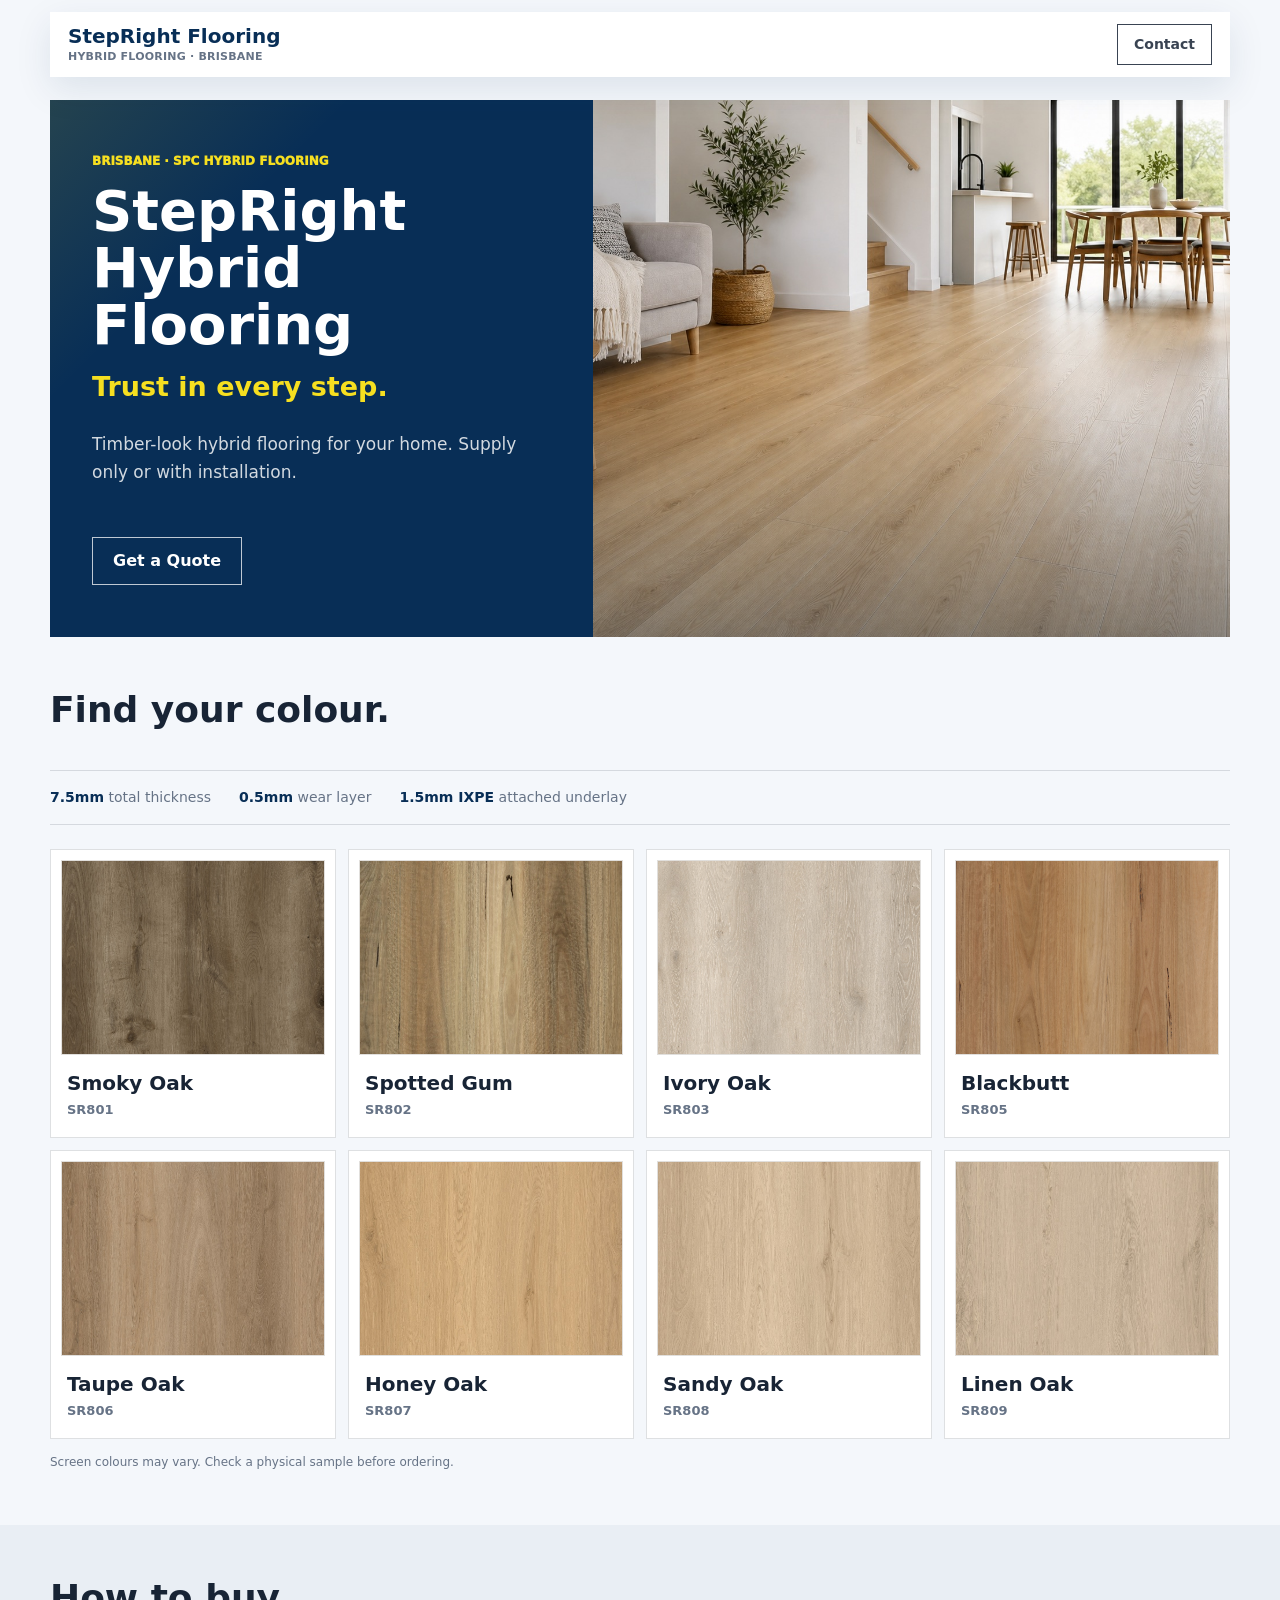
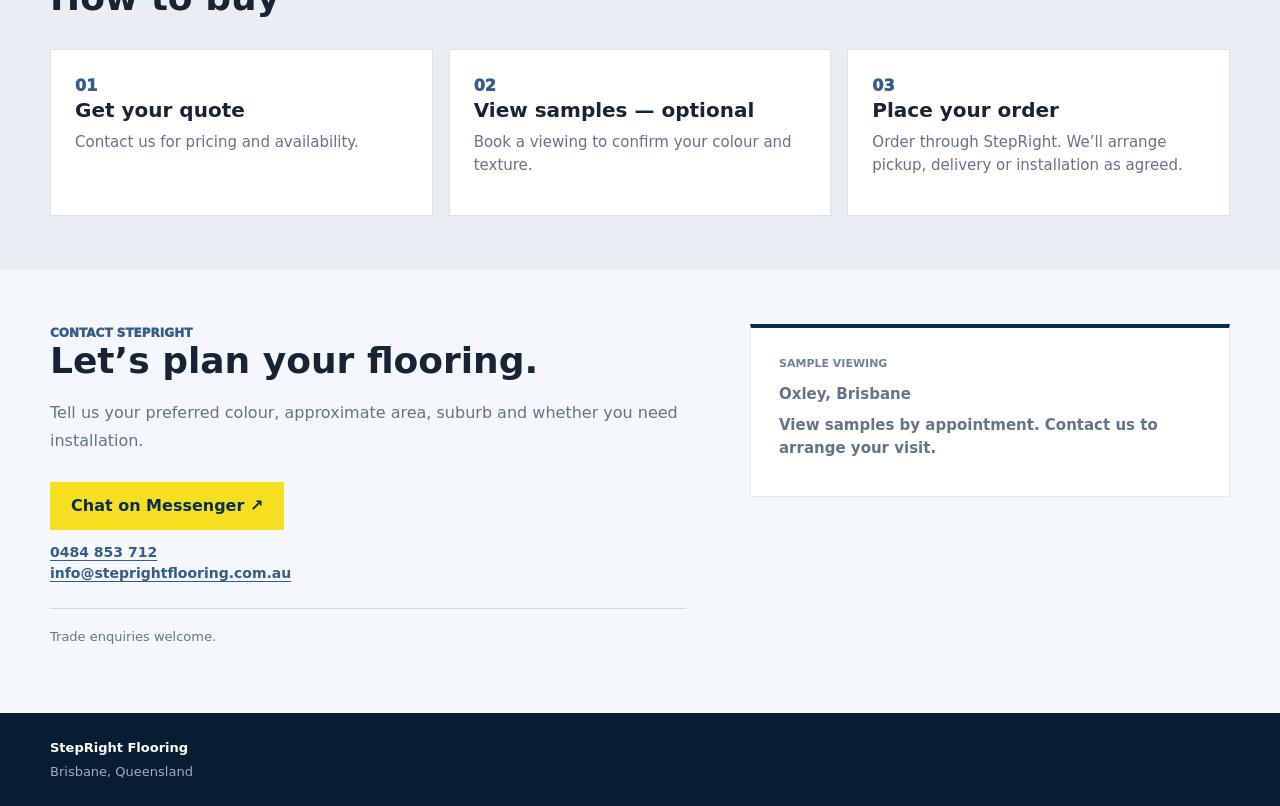
==== index.html @ 36b5a5e9 "Update flooring colour names and codes" ====
<!doctype html>
<html lang="en-AU">
  <head>
    <meta charset="UTF-8" />
    <meta name="viewport" content="width=device-width, initial-scale=1.0" />
    <meta
      name="description"
      content="StepRight supplies timber-look SPC hybrid flooring in Brisbane. Explore the colour range, request a quote online and arrange a sample viewing by appointment."
    />
    <title>StepRight Flooring | Hybrid Flooring &amp; Trade Support Brisbane</title>
    <link rel="canonical" href="https://www.steprightflooring.com.au/" />
    <meta property="og:title" content="StepRight Flooring | Hybrid Flooring &amp; Trade Support Brisbane" />
    <meta
      property="og:description"
      content="StepRight supplies timber-look SPC hybrid flooring in Brisbane. Explore the colour range, request a quote online and arrange a sample viewing by appointment."
    />
    <meta property="og:url" content="https://www.steprightflooring.com.au/" />
    <meta property="og:type" content="website" />
    <meta property="og:site_name" content="StepRight Flooring" />
    <meta property="og:image" content="https://www.steprightflooring.com.au/assets/hero-spc-flooring.jpg" />
    <meta name="twitter:card" content="summary_large_image" />
    <meta name="twitter:title" content="StepRight Flooring | Hybrid Flooring &amp; Trade Support Brisbane" />
    <meta
      name="twitter:description"
      content="StepRight supplies timber-look SPC hybrid flooring in Brisbane. Explore the colour range, request a quote online and arrange a sample viewing by appointment."
    />
    <meta name="twitter:image" content="https://www.steprightflooring.com.au/assets/hero-spc-flooring.jpg" />
    <link rel="stylesheet" href="./styles.css" />
    <script type="application/ld+json">
      {
        "@context": "https://schema.org",
        "@type": "Organization",
        "name": "StepRight Flooring",
        "url": "https://www.steprightflooring.com.au/",
        "description": "Brisbane-based supplier of SPC hybrid flooring",
        "telephone": "+61484853712",
        "email": "info@steprightflooring.com.au",
        "areaServed": [
          {
            "@type": "City",
            "name": "Brisbane"
          },
          {
            "@type": "AdministrativeArea",
            "name": "Queensland"
          }
        ],
        "brand": {
          "@type": "Brand",
          "name": "StepRight Flooring",
          "category": "SPC flooring"
        }
      }
    </script>
  </head>
  <body>
    <header class="site-header" data-header>
      <a class="brand" href="#top" aria-label="StepRight home">
        <span>
          <strong>StepRight Flooring</strong>
          <small>Hybrid flooring · Brisbane</small>
        </span>
      </a>

      <nav class="site-nav">
        <a class="nav-cta" href="#contact">Contact</a>
      </nav>
    </header>

    <main id="top">
      <section class="hero" aria-labelledby="hero-title">
        <div class="hero-brand-block">
          <p class="eyebrow">Brisbane · SPC Hybrid Flooring</p>
          <h1 id="hero-title">StepRight<br />Hybrid Flooring</h1>
          <p class="hero-line">Trust in every step.</p>
          <p class="hero-copy">Timber-look hybrid flooring for your home. Supply only or with installation.</p>
          <div class="hero-actions">
            <a class="button secondary" href="#contact">Get a Quote</a>
          </div>
        </div>

        <div class="hero-product-block">
          <img
            src="./assets/hero-spc-flooring.jpg"
            alt="Timber-look hybrid flooring in a living and dining room"
          />
        </div>
      </section>

      <section class="colours section-pad" id="colours" aria-labelledby="colours-title">
        <div class="section-heading">
          <div>
            <h2 id="colours-title">Find your colour.</h2>
          </div>
        </div>

        <div class="spec-inline" aria-label="Product specification">
          <span><strong>7.5mm</strong> total thickness</span>
          <span><strong>0.5mm</strong> wear layer</span>
          <span><strong>1.5mm IXPE</strong> attached underlay</span>
        </div>

        <div class="colour-grid">
          <article class="colour-card">
            <button
              class="swatch-button"
              type="button"
              data-lightbox
              data-lightbox-src="./assets/colour-801.jpg"
              data-lightbox-alt="Smoky Oak hybrid flooring sample, SR801"
              aria-label="View Smoky Oak, SR801, larger"
            >
              <img class="swatch" src="./assets/colour-801.jpg" alt="Smoky Oak hybrid flooring sample, SR801" />
            </button>
            <h3>Smoky Oak</h3>
            <div class="colour-name">SR801</div>
          </article>

          <article class="colour-card">
            <button
              class="swatch-button"
              type="button"
              data-lightbox
              data-lightbox-src="./assets/colour-802.jpg"
              data-lightbox-alt="Spotted Gum hybrid flooring sample, SR802"
              aria-label="View Spotted Gum, SR802, larger"
            >
              <img class="swatch" src="./assets/colour-802.jpg" alt="Spotted Gum hybrid flooring sample, SR802" />
            </button>
            <h3>Spotted Gum</h3>
            <div class="colour-name">SR802</div>
          </article>

          <article class="colour-card">
            <button
              class="swatch-button"
              type="button"
              data-lightbox
              data-lightbox-src="./assets/colour-803.jpg"
              data-lightbox-alt="Ivory Oak hybrid flooring sample, SR803"
              aria-label="View Ivory Oak, SR803, larger"
            >
              <img class="swatch" src="./assets/colour-803.jpg" alt="Ivory Oak hybrid flooring sample, SR803" />
            </button>
            <h3>Ivory Oak</h3>
            <div class="colour-name">SR803</div>
          </article>

          <article class="colour-card">
            <button
              class="swatch-button"
              type="button"
              data-lightbox
              data-lightbox-src="./assets/colour-805.jpg"
              data-lightbox-alt="Blackbutt hybrid flooring sample, SR805"
              aria-label="View Blackbutt, SR805, larger"
            >
              <img class="swatch" src="./assets/colour-805.jpg" alt="Blackbutt hybrid flooring sample, SR805" />
            </button>
            <h3>Blackbutt</h3>
            <div class="colour-name">SR805</div>
          </article>

          <article class="colour-card">
            <button
              class="swatch-button"
              type="button"
              data-lightbox
              data-lightbox-src="./assets/colour-806.jpg"
              data-lightbox-alt="Taupe Oak hybrid flooring sample, SR806"
              aria-label="View Taupe Oak, SR806, larger"
            >
              <img class="swatch" src="./assets/colour-806.jpg" alt="Taupe Oak hybrid flooring sample, SR806" />
            </button>
            <h3>Taupe Oak</h3>
            <div class="colour-name">SR806</div>
          </article>

          <article class="colour-card">
            <button
              class="swatch-button"
              type="button"
              data-lightbox
              data-lightbox-src="./assets/colour-807.jpg"
              data-lightbox-alt="Honey Oak hybrid flooring sample, SR807"
              aria-label="View Honey Oak, SR807, larger"
            >
              <img class="swatch" src="./assets/colour-807.jpg" alt="Honey Oak hybrid flooring sample, SR807" />
            </button>
            <h3>Honey Oak</h3>
            <div class="colour-name">SR807</div>
          </article>

          <article class="colour-card">
            <button
              class="swatch-button"
              type="button"
              data-lightbox
              data-lightbox-src="./assets/colour-808.jpg"
              data-lightbox-alt="Sandy Oak hybrid flooring sample, SR808"
              aria-label="View Sandy Oak, SR808, larger"
            >
              <img class="swatch" src="./assets/colour-808.jpg" alt="Sandy Oak hybrid flooring sample, SR808" />
            </button>
            <h3>Sandy Oak</h3>
            <div class="colour-name">SR808</div>
          </article>

          <article class="colour-card">
            <button
              class="swatch-button"
              type="button"
              data-lightbox
              data-lightbox-src="./assets/colour-809.jpg"
              data-lightbox-alt="Linen Oak hybrid flooring sample, SR809"
              aria-label="View Linen Oak, SR809, larger"
            >
              <img class="swatch" src="./assets/colour-809.jpg" alt="Linen Oak hybrid flooring sample, SR809" />
            </button>
            <h3>Linen Oak</h3>
            <div class="colour-name">SR809</div>
          </article>
        </div>

        <p class="fine">Screen colours may vary. Check a physical sample before ordering.</p>
      </section>

      <div class="process-wrap">
        <section class="intro section-pad" id="how-to-buy" aria-labelledby="how-to-buy-title">
          <h2 id="how-to-buy-title">How to buy</h2>
          <div class="focus-grid">
            <article>
              <span>01</span>
              <h3>Get your quote</h3>
              <p>Contact us for pricing and availability.</p>
            </article>
            <article>
              <span>02</span>
              <h3>View samples — optional</h3>
              <p>Book a viewing to confirm your colour and texture.</p>
            </article>
            <article>
              <span>03</span>
              <h3>Place your order</h3>
              <p>Order through StepRight. We’ll arrange pickup, delivery or installation as agreed.</p>
            </article>
          </div>
        </section>
      </div>

      <section class="contact section-pad" id="contact" aria-labelledby="contact-title">
        <div>
          <div class="section-kicker">Contact StepRight</div>
          <h2 id="contact-title">Let’s plan your flooring.</h2>
          <p>
            Tell us your preferred colour, approximate area, suburb and whether you need installation.
          </p>
          <div class="contact-actions">
            <a
              class="button primary"
              href="https://m.me/61594506577076"
              target="_blank"
              rel="noreferrer"
              >Chat on Messenger ↗</a
            >
          </div>
          <p class="contact-email">
            <a href="tel:+61484853712">0484 853 712</a>
            <br />
            <a href="mailto:info@steprightflooring.com.au">info@steprightflooring.com.au</a>
          </p>
          <p class="trade-line">Trade enquiries welcome.</p>
        </div>
        <aside class="dealer-panel" aria-label="Sample viewing information">
          <span class="dealer-label">Sample viewing</span>
          <p class="location">Oxley, Brisbane</p>
          <p>View samples by appointment. Contact us to arrange your visit.</p>
        </aside>
      </section>
    </main>

    <footer class="site-footer">
      <div class="footer-brand">
        <strong>StepRight Flooring</strong>
        <p>Brisbane, Queensland</p>
      </div>
    </footer>

    <div
      class="lightbox"
      data-lightbox-modal
      role="dialog"
      aria-modal="true"
      aria-label="Colour image preview"
      hidden
    >
      <button class="lightbox-close" type="button" data-lightbox-close aria-label="Close image preview">×</button>
      <img class="lightbox-image" data-lightbox-image alt="" />
    </div>

    <script src="./script.js"></script>
  </body>
</html>
---- styles.css ----
:root {
  color-scheme: light;
  --blue: #355c8a;
  --blue-dark: #173756;
  --blue-deep: #082e56;
  --yellow: #f6df20;
  --ink: #182435;
  --muted: #667386;
  --paper: #f4f7fb;
  --surface: #ffffff;
  --line: rgba(24, 36, 53, 0.14);
  --shadow: 0 24px 70px rgba(8, 46, 86, 0.16);
  --page: min(1180px, calc(100% - 40px));
}

* {
  box-sizing: border-box;
}

html {
  scroll-behavior: smooth;
}

section {
  scroll-margin-top: 110px;
}

body {
  margin: 0;
  background: var(--paper);
  color: var(--ink);
  font-family:
    Inter, ui-sans-serif, system-ui, -apple-system, BlinkMacSystemFont,
    "Segoe UI", Arial, sans-serif;
  line-height: 1.5;
}

img {
  display: block;
  max-width: 100%;
}

a {
  color: inherit;
  text-decoration: none;
}

button {
  font: inherit;
}

.site-header {
  position: fixed;
  top: 12px;
  left: 50%;
  z-index: 20;
  display: flex;
  align-items: center;
  justify-content: space-between;
  width: min(1180px, calc(100% - 28px));
  transform: translateX(-50%);
  padding: 12px 18px;
  background: rgba(255, 255, 255, 0.94);
  box-shadow: 0 12px 36px rgba(8, 46, 86, 0.1);
  color: var(--ink);
  backdrop-filter: blur(16px);
  transition:
    background 180ms ease,
    box-shadow 180ms ease,
    color 180ms ease,
    padding 180ms ease;
}

.site-header.scrolled {
  background: rgba(255, 255, 255, 0.96);
}

.brand {
  display: inline-flex;
  align-items: center;
  min-width: 0;
}

.brand strong,
.brand small {
  display: block;
}

.brand strong {
  color: var(--blue-deep);
  font-size: 20px;
  font-weight: 850;
  letter-spacing: 0;
  line-height: 1.05;
}

.brand small {
  margin-top: 3px;
  color: var(--muted);
  font-size: 11px;
  font-weight: 700;
  letter-spacing: 0.02em;
  line-height: 1.2;
  text-transform: uppercase;
}

.site-nav {
  display: flex;
  align-items: center;
  gap: 26px;
  font-size: 14px;
  font-weight: 800;
}

.site-nav a {
  opacity: 0.86;
}

.site-nav a:hover {
  opacity: 1;
}

.nav-cta {
  border: 1px solid currentColor;
  padding: 9px 16px;
}

.hero {
  display: grid;
  width: var(--page);
  margin: 24px auto 0;
  padding-top: 76px;
  grid-template-columns: minmax(0, 0.92fr) minmax(0, 1.08fr);
  background: transparent;
}

.hero-brand-block {
  display: grid;
  align-content: center;
  min-height: 500px;
  padding: 52px 42px;
  background:
    linear-gradient(135deg, rgba(246, 223, 32, 0.12), transparent 28%),
    var(--blue-deep);
  color: #fff;
}

.hero-product-block {
  position: relative;
  min-height: 500px;
  overflow: hidden;
  background: #fff;
}

.hero-product-block img {
  width: 100%;
  height: 100%;
  object-fit: cover;
}

.hero-product-block::after {
  position: absolute;
  inset: 0;
  background: linear-gradient(0deg, rgba(8, 46, 86, 0.32), transparent 48%);
  content: "";
}

.eyebrow,
.section-kicker {
  color: var(--yellow);
  font-size: 12px;
  font-weight: 950;
  letter-spacing: 0;
  text-transform: uppercase;
}

h1,
h2,
h3,
p {
  margin-top: 0;
}

.hero h1 {
  max-width: 720px;
  margin-bottom: 14px;
  font-size: 56px;
  line-height: 1.02;
}

.hero-line {
  margin-bottom: 22px;
  color: var(--yellow);
  font-size: 27px;
  font-weight: 800;
}

.hero-copy {
  max-width: 600px;
  color: rgba(255, 255, 255, 0.82);
  font-size: 17px;
  line-height: 1.65;
}

.hero-actions {
  display: flex;
  flex-wrap: wrap;
  gap: 0;
  margin-top: 34px;
}

.button {
  display: inline-flex;
  min-height: 48px;
  align-items: center;
  justify-content: center;
  border: 1px solid transparent;
  padding: 0 20px;
  font-weight: 900;
}

.button.primary {
  background: var(--yellow);
  color: var(--blue-deep);
}

.button.primary:hover {
  background: #fff36c;
}

.button.secondary {
  border-color: rgba(255, 255, 255, 0.74);
  color: #fff;
}

.button.secondary:hover {
  background: rgba(255, 255, 255, 0.12);
}

.section-pad {
  width: var(--page);
  margin: 0 auto;
  padding: 54px 0;
}

.intro {
  margin-top: 0;
  background: transparent;
}

.intro h2,
.section-heading h2,
.contact h2 {
  margin-bottom: 18px;
  font-size: 36px;
  line-height: 1.08;
  letter-spacing: 0;
}

.intro > p,
.section-heading > p,
.contact > div > p:not(.contact-email):not(.trade-line) {
  max-width: 820px;
  color: var(--muted);
  font-size: 16px;
  line-height: 1.7;
}

.intro .section-kicker,
.colours .section-kicker,
.contact .section-kicker {
  color: var(--blue);
}

.focus-grid {
  display: grid;
  grid-template-columns: repeat(3, minmax(0, 1fr));
  gap: 16px;
  margin-top: 32px;
}

.focus-grid article {
  border: 1px solid var(--line);
  background: #fff;
  padding: 24px;
}

.focus-grid span {
  color: var(--blue);
  font-weight: 950;
}

.focus-grid h3 {
  margin: 0 0 8px;
  font-size: 20px;
  line-height: 1.25;
}

.colour-card h3 {
  margin: 16px 0 8px;
  font-size: 20px;
  line-height: 1.25;
}

.focus-grid p,
.colour-card p {
  color: var(--muted);
  font-size: 15px;
}

.section-heading {
  display: flex;
  align-items: end;
  justify-content: space-between;
  gap: 24px;
  margin-bottom: 22px;
}

.section-heading > p {
  max-width: 440px;
}

.colours {
  background: transparent;
}

.spec-inline {
  display: flex;
  flex-wrap: wrap;
  gap: 12px 28px;
  margin: 0 0 24px;
  padding: 16px 0;
  border-top: 1px solid var(--line);
  border-bottom: 1px solid var(--line);
  color: var(--muted);
  font-size: 14px;
}

.spec-inline strong {
  color: var(--blue-deep);
}

.colour-grid {
  display: grid;
  grid-template-columns: repeat(4, minmax(0, 1fr));
  gap: 12px;
}

.colour-card {
  display: flex;
  flex-direction: column;
  border: 1px solid var(--line);
  background: #fff;
  padding: 10px 10px 18px;
}

.swatch-button {
  display: block;
  width: 100%;
  padding: 0;
  border: 0;
  background: none;
  color: inherit;
  cursor: zoom-in;
}

.swatch-button:focus-visible {
  outline: 3px solid var(--blue);
  outline-offset: 2px;
}

.swatch {
  display: block;
  width: 100%;
  height: 195px;
  border: 1px solid rgba(24, 36, 53, 0.08);
  background: #f3f0ea;
  object-fit: cover;
  object-position: center;
}

.colour-card h3 {
  margin: 16px 6px 6px;
}

.colour-name {
  margin: 0 6px;
  color: var(--muted);
  font-size: 13px;
  font-weight: 600;
  line-height: 1.3;
}

.fine {
  margin: 14px 0 0;
  color: var(--muted);
  font-size: 12px;
}

.process-wrap {
  background: #e9eef4;
}

.contact {
  display: grid;
  grid-template-columns: minmax(0, 1fr) minmax(320px, 480px);
  gap: clamp(28px, 5vw, 64px);
  align-items: start;
  background: transparent;
}

.contact-actions {
  display: flex;
  flex-wrap: wrap;
  gap: 12px;
  margin-top: 28px;
}

.contact-actions .button {
  min-height: 48px;
  padding-right: 20px;
  padding-left: 20px;
}

.contact-email {
  margin-top: 12px;
  color: #64758a;
  font-size: 14px;
  overflow-wrap: anywhere;
}

.contact-email a {
  color: var(--blue);
  font-weight: 700;
  text-decoration: underline;
  text-underline-offset: 3px;
}

.trade-line {
  margin-top: 24px;
  border-top: 1px solid var(--line);
  padding-top: 18px;
  color: #64758a;
  font-size: 13px;
}

.dealer-panel {
  display: block;
  border: 1px solid rgba(24, 36, 53, 0.1);
  border-top: 4px solid var(--blue-deep);
  background: #fff;
  padding: clamp(22px, 3vw, 28px);
}

.dealer-label {
  display: block;
  margin-bottom: 10px;
  color: rgba(82, 102, 125, 0.82);
  font-size: 11px;
  font-weight: 800;
  text-transform: uppercase;
}

.dealer-panel h3 {
  margin-bottom: 12px;
  font-size: 25px;
  line-height: 1.2;
}

.dealer-panel p {
  margin-bottom: 9px;
  color: #64758a;
  font-size: 15px;
  font-weight: 560;
  line-height: 1.5;
}

.location {
  color: var(--blue-deep);
  font-weight: 700;
}

.dealer-map {
  color: var(--blue-deep);
  text-decoration-color: rgba(8, 46, 86, 0.28);
  text-underline-offset: 4px;
}

.dealer-map:hover {
  color: var(--blue);
  text-decoration-color: rgba(53, 92, 138, 0.65);
}

.lightbox {
  position: fixed;
  inset: 0;
  z-index: 60;
  display: flex;
  align-items: center;
  justify-content: center;
  padding: 24px;
  background: rgba(6, 29, 52, 0.88);
}

.lightbox[hidden] {
  display: none;
}

.lightbox-image {
  width: auto;
  max-width: min(1000px, 100%);
  height: auto;
  max-height: 86vh;
  object-fit: contain;
  background: #f3f0ea;
}

.lightbox-close {
  position: absolute;
  top: 18px;
  right: 18px;
  width: 46px;
  height: 46px;
  border: 1px solid rgba(255, 255, 255, 0.7);
  background: rgba(8, 46, 86, 0.6);
  color: #fff;
  font-size: 26px;
  line-height: 1;
  cursor: pointer;
}

.lightbox-close:hover {
  background: rgba(8, 46, 86, 0.9);
}


.site-footer {
  display: flex;
  flex-wrap: wrap;
  align-items: center;
  justify-content: flex-start;
  gap: 18px;
  padding: 25px max(20px, calc((100% - 1180px) / 2));
  background: #061d34;
  color: #fff;
  font-size: 13px;
}

.site-footer p {
  margin: 4px 0 0;
  color: rgba(255, 255, 255, 0.64);
}

.site-footer a {
  color: var(--yellow);
  font-weight: 850;
}

@media (max-width: 1080px) {
  .hero {
    grid-template-columns: 1fr;
    min-height: auto;
  }

  .hero-brand-block,
  .hero-product-block {
    min-height: auto;
  }

  .hero-brand-block {
    padding-top: 72px;
    padding-bottom: 54px;
  }

  .hero-product-block {
    min-height: 420px;
  }

  .swatch {
    height: 160px;
  }
}

@media (max-width: 900px) {
  .section-heading,
  .contact {
    grid-template-columns: 1fr;
  }

  .section-heading {
    display: grid;
    align-items: start;
  }
}

@media (max-width: 640px) {
  :root {
    --page: calc(100% - 28px);
  }

  section {
    scroll-margin-top: 76px;
  }

  .site-header {
    top: 8px;
    width: calc(100% - 24px);
    padding: 10px 12px;
  }

  .brand strong {
    font-size: 18px;
  }

  .brand small {
    font-size: 10px;
  }

  .hero {
    margin-top: 6px;
    padding-top: 62px;
  }

  .hero-brand-block {
    padding: 28px 18px 24px;
  }

  .hero h1 {
    font-size: clamp(36px, 10.4vw, 44px);
    line-height: 1.03;
  }

  .hero-line {
    margin-bottom: 14px;
    font-size: 20px;
  }

  .hero-copy {
    font-size: 15px;
    line-height: 1.5;
  }

  .hero-actions {
    display: grid;
    width: min(280px, 100%);
    gap: 0;
    margin-top: 22px;
  }

  .button {
    min-height: 46px;
    padding: 0 16px;
  }

  .hero-product-block {
    display: grid;
    min-height: 0;
  }

  .hero-product-block::after {
    display: none;
  }

  .hero-product-block img {
    height: 228px;
    object-position: center;
  }

  .section-pad {
    padding: 36px 0;
  }

  .section-heading {
    gap: 10px;
    margin-bottom: 18px;
  }

  .intro h2,
  .section-heading h2,
  .contact h2 {
    font-size: 29px;
    line-height: 1.12;
  }

  .intro > p,
  .section-heading > p,
  .contact > div > p:not(.contact-email):not(.trade-line) {
    font-size: 15.5px;
    line-height: 1.62;
  }

  .focus-grid {
    grid-template-columns: 1fr;
    gap: 12px;
  }

  .focus-grid article {
    padding: 20px;
  }

  .spec-inline {
    gap: 8px 14px;
    padding: 12px 0;
    font-size: 12px;
  }

  .colour-grid {
    grid-template-columns: repeat(2, minmax(0, 1fr));
    gap: 10px;
  }

  .colour-card {
    min-height: 0;
    padding: 8px 8px 14px;
  }

  .colour-card h3 {
    font-size: 17px;
    margin-left: 2px;
  }

  .colour-name {
    margin-right: 2px;
    margin-left: 2px;
  }

  .swatch {
    height: 140px;
  }

  .fine {
    line-height: 1.6;
  }

  .contact {
    gap: 24px;
  }

  .dealer-panel {
    padding: 22px;
  }

  .contact-actions {
    display: grid;
  }

  .site-footer {
    display: grid;
    padding: 25px 20px;
  }
}
@media (max-width: 360px) {
  :root {
    --page: calc(100% - 24px);
  }

  .hero h1 {
    font-size: clamp(36px, 10.8vw, 42px);
  }

  .hero-brand-block {
    padding: 30px 18px 28px;
  }

  .hero-product-block img {
    height: 230px;
  }

  .spec-strip strong {
    font-size: 17px;
  }

  .spec-strip div {
    padding: 11px 8px;
  }

  .colour-grid {
    grid-template-columns: 1fr;
  }
}
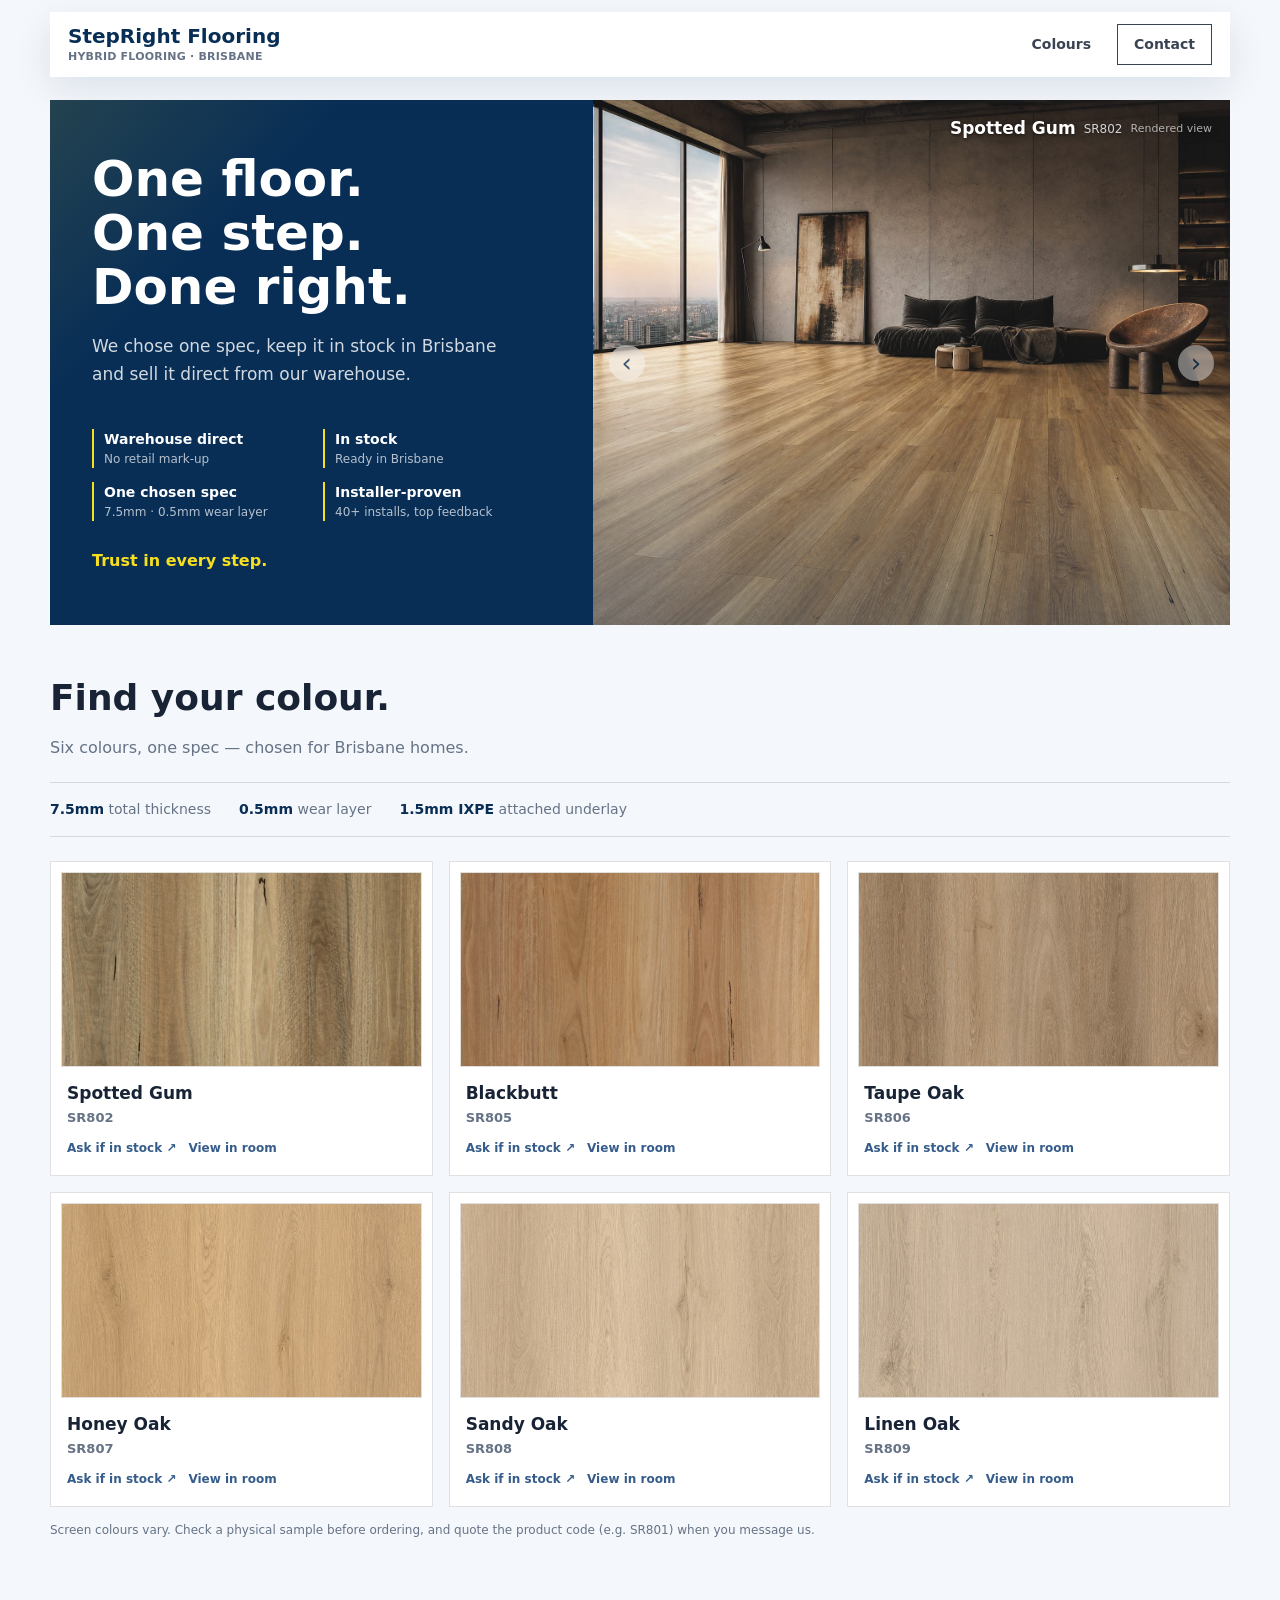
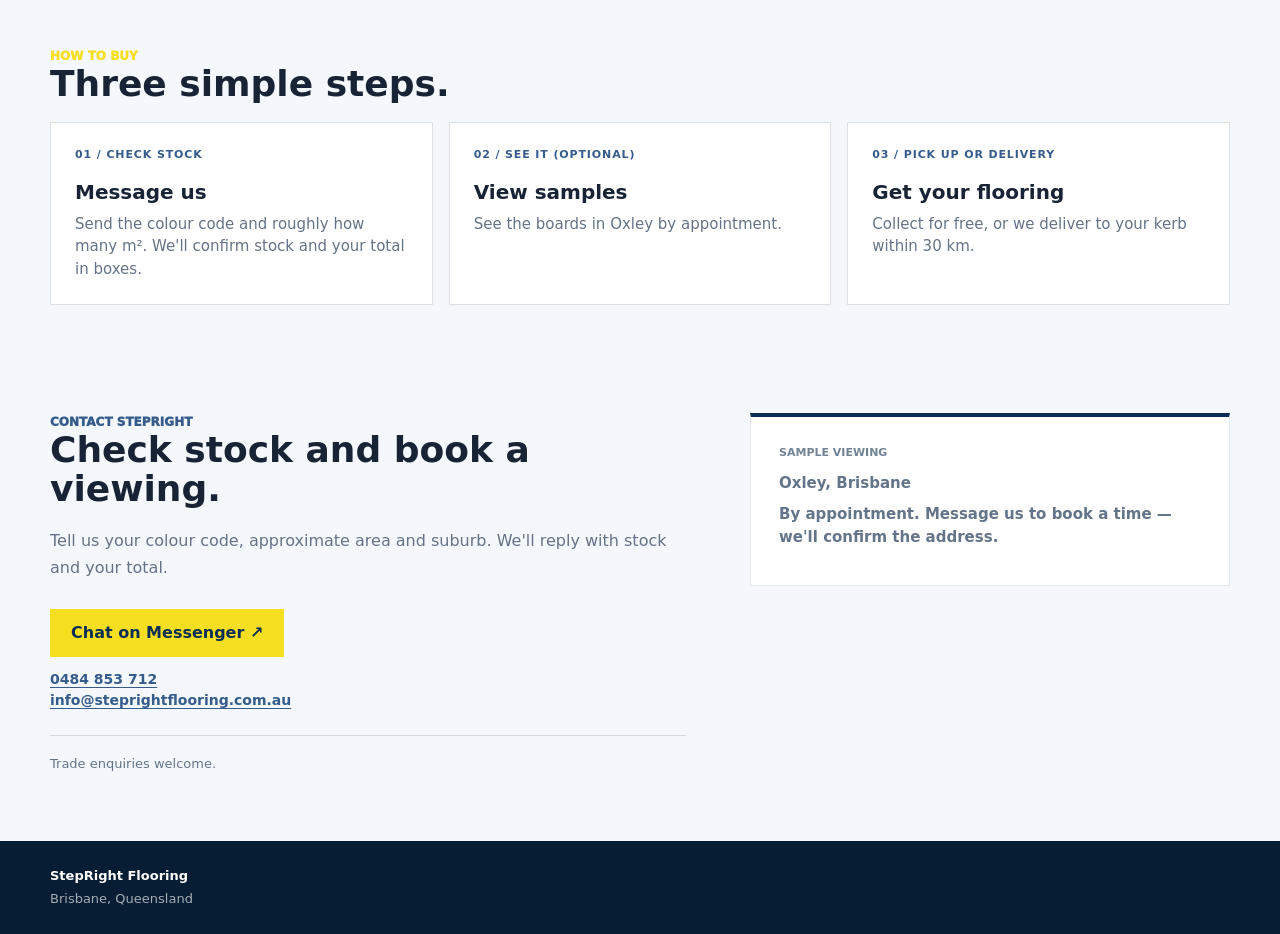
==== commit 806f5bed: "Refresh homepage hero and scene carousel" ====
--- a/index.html
+++ b/index.html
@@ -5,24 +5,25 @@
     <meta name="viewport" content="width=device-width, initial-scale=1.0" />
     <meta
       name="description"
-      content="StepRight supplies timber-look SPC hybrid flooring in Brisbane. Explore the colour range, request a quote online and arrange a sample viewing by appointment."
+      content="7.5mm timber-look SPC hybrid flooring, in stock in Brisbane. Six colours, pickup or kerbside delivery. View samples in Oxley by appointment."
     />
-    <title>StepRight Flooring | Hybrid Flooring &amp; Trade Support Brisbane</title>
+    <title>StepRight Flooring | Hybrid Flooring Brisbane – In Stock</title>
     <link rel="canonical" href="https://www.steprightflooring.com.au/" />
-    <meta property="og:title" content="StepRight Flooring | Hybrid Flooring &amp; Trade Support Brisbane" />
+    <link rel="icon" type="image/x-icon" href="/favicon.ico?v=8d5aaec" />
+    <meta property="og:title" content="StepRight Flooring | Hybrid Flooring Brisbane – In Stock" />
     <meta
       property="og:description"
-      content="StepRight supplies timber-look SPC hybrid flooring in Brisbane. Explore the colour range, request a quote online and arrange a sample viewing by appointment."
+      content="7.5mm timber-look SPC hybrid flooring, in stock in Brisbane. Six colours, pickup or kerbside delivery. View samples in Oxley by appointment."
     />
     <meta property="og:url" content="https://www.steprightflooring.com.au/" />
     <meta property="og:type" content="website" />
     <meta property="og:site_name" content="StepRight Flooring" />
     <meta property="og:image" content="https://www.steprightflooring.com.au/assets/hero-spc-flooring.jpg" />
     <meta name="twitter:card" content="summary_large_image" />
-    <meta name="twitter:title" content="StepRight Flooring | Hybrid Flooring &amp; Trade Support Brisbane" />
+    <meta name="twitter:title" content="StepRight Flooring | Hybrid Flooring Brisbane – In Stock" />
     <meta
       name="twitter:description"
-      content="StepRight supplies timber-look SPC hybrid flooring in Brisbane. Explore the colour range, request a quote online and arrange a sample viewing by appointment."
+      content="7.5mm timber-look SPC hybrid flooring, in stock in Brisbane. Six colours, pickup or kerbside delivery. View samples in Oxley by appointment."
     />
     <meta name="twitter:image" content="https://www.steprightflooring.com.au/assets/hero-spc-flooring.jpg" />
     <link rel="stylesheet" href="./styles.css" />
@@ -63,6 +64,7 @@
       </a>
 
       <nav class="site-nav">
+        <a href="#colours">Colours</a>
         <a class="nav-cta" href="#contact">Contact</a>
       </nav>
     </header>
@@ -70,17 +72,21 @@
     <main id="top">
       <section class="hero" aria-labelledby="hero-title">
         <div class="hero-brand-block">
-          <p class="eyebrow">Brisbane · SPC Hybrid Flooring</p>
-          <h1 id="hero-title">StepRight<br />Hybrid Flooring</h1>
+          <h1 id="hero-title">One floor.<br />One step.<br />Done right.</h1>
+          <p class="hero-copy">We chose one spec, keep it in stock in Brisbane and sell it direct from our warehouse.</p>
+          <ul class="hero-points">
+            <li><strong>Warehouse direct</strong><span>No retail mark-up</span></li>
+            <li><strong>In stock</strong><span>Ready in Brisbane</span></li>
+            <li><strong>One chosen spec</strong><span>7.5mm · 0.5mm wear layer</span></li>
+            <li><strong>Installer-proven</strong><span>40+ installs, top feedback</span></li>
+          </ul>
           <p class="hero-line">Trust in every step.</p>
-          <p class="hero-copy">Timber-look hybrid flooring for your home. Supply only or with installation.</p>
-          <div class="hero-actions">
-            <a class="button secondary" href="#contact">Get a Quote</a>
-          </div>
         </div>
 
         <div class="hero-product-block">
           <img
+            class="hero-image"
+            data-hero-image
             src="./assets/hero-spc-flooring.jpg"
             alt="Timber-look hybrid flooring in a living and dining room"
           />
@@ -91,6 +97,7 @@
         <div class="section-heading">
           <div>
             <h2 id="colours-title">Find your colour.</h2>
+            <p class="colour-lead">Six colours, one spec — chosen for Brisbane homes.</p>
           </div>
         </div>
 
@@ -101,22 +108,7 @@
         </div>
 
         <div class="colour-grid">
-          <article class="colour-card">
-            <button
-              class="swatch-button"
-              type="button"
-              data-lightbox
-              data-lightbox-src="./assets/colour-801.jpg"
-              data-lightbox-alt="Smoky Oak hybrid flooring sample, SR801"
-              aria-label="View Smoky Oak, SR801, larger"
-            >
-              <img class="swatch" src="./assets/colour-801.jpg" alt="Smoky Oak hybrid flooring sample, SR801" />
-            </button>
-            <h3>Smoky Oak</h3>
-            <div class="colour-name">SR801</div>
-          </article>
-
-          <article class="colour-card">
+          <article class="colour-card" id="sr-802">
             <button
               class="swatch-button"
               type="button"
@@ -129,24 +121,12 @@
             </button>
             <h3>Spotted Gum</h3>
             <div class="colour-name">SR802</div>
-          </article>
-
-          <article class="colour-card">
-            <button
-              class="swatch-button"
-              type="button"
-              data-lightbox
-              data-lightbox-src="./assets/colour-803.jpg"
-              data-lightbox-alt="Ivory Oak hybrid flooring sample, SR803"
-              aria-label="View Ivory Oak, SR803, larger"
-            >
-              <img class="swatch" src="./assets/colour-803.jpg" alt="Ivory Oak hybrid flooring sample, SR803" />
-            </button>
-            <h3>Ivory Oak</h3>
-            <div class="colour-name">SR803</div>
-          </article>
-
-          <article class="colour-card">
+            <div class="colour-actions">
+              <a class="stock-link" href="https://m.me/61594506577076?ref=sr-802" target="_blank" rel="noopener">Ask if in stock ↗</a>
+            </div>
+          </article>
+
+          <article class="colour-card" id="sr-805">
             <button
               class="swatch-button"
               type="button"
@@ -159,9 +139,12 @@
             </button>
             <h3>Blackbutt</h3>
             <div class="colour-name">SR805</div>
-          </article>
-
-          <article class="colour-card">
+            <div class="colour-actions">
+              <a class="stock-link" href="https://m.me/61594506577076?ref=sr-805" target="_blank" rel="noopener">Ask if in stock ↗</a>
+            </div>
+          </article>
+
+          <article class="colour-card" id="sr-806">
             <button
               class="swatch-button"
               type="button"
@@ -174,9 +157,12 @@
             </button>
             <h3>Taupe Oak</h3>
             <div class="colour-name">SR806</div>
-          </article>
-
-          <article class="colour-card">
+            <div class="colour-actions">
+              <a class="stock-link" href="https://m.me/61594506577076?ref=sr-806" target="_blank" rel="noopener">Ask if in stock ↗</a>
+            </div>
+          </article>
+
+          <article class="colour-card" id="sr-807">
             <button
               class="swatch-button"
               type="button"
@@ -189,9 +175,12 @@
             </button>
             <h3>Honey Oak</h3>
             <div class="colour-name">SR807</div>
-          </article>
-
-          <article class="colour-card">
+            <div class="colour-actions">
+              <a class="stock-link" href="https://m.me/61594506577076?ref=sr-807" target="_blank" rel="noopener">Ask if in stock ↗</a>
+            </div>
+          </article>
+
+          <article class="colour-card" id="sr-808">
             <button
               class="swatch-button"
               type="button"
@@ -204,9 +193,12 @@
             </button>
             <h3>Sandy Oak</h3>
             <div class="colour-name">SR808</div>
-          </article>
-
-          <article class="colour-card">
+            <div class="colour-actions">
+              <a class="stock-link" href="https://m.me/61594506577076?ref=sr-808" target="_blank" rel="noopener">Ask if in stock ↗</a>
+            </div>
+          </article>
+
+          <article class="colour-card" id="sr-809">
             <button
               class="swatch-button"
               type="button"
@@ -219,48 +211,48 @@
             </button>
             <h3>Linen Oak</h3>
             <div class="colour-name">SR809</div>
-          </article>
-        </div>
-
-        <p class="fine">Screen colours may vary. Check a physical sample before ordering.</p>
-      </section>
-
-      <div class="process-wrap">
-        <section class="intro section-pad" id="how-to-buy" aria-labelledby="how-to-buy-title">
-          <h2 id="how-to-buy-title">How to buy</h2>
-          <div class="focus-grid">
-            <article>
-              <span>01</span>
-              <h3>Get your quote</h3>
-              <p>Contact us for pricing and availability.</p>
-            </article>
-            <article>
-              <span>02</span>
-              <h3>View samples — optional</h3>
-              <p>Book a viewing to confirm your colour and texture.</p>
-            </article>
-            <article>
-              <span>03</span>
-              <h3>Place your order</h3>
-              <p>Order through StepRight. We’ll arrange pickup, delivery or installation as agreed.</p>
-            </article>
-          </div>
-        </section>
-      </div>
+            <div class="colour-actions">
+              <a class="stock-link" href="https://m.me/61594506577076?ref=sr-809" target="_blank" rel="noopener">Ask if in stock ↗</a>
+            </div>
+          </article>
+        </div>
+
+        <p class="fine">Screen colours vary. Check a physical sample before ordering, and quote the product code (e.g. SR801) when you message us.</p>
+      </section>
+
+      <section class="section-pad" id="how-to-buy" aria-labelledby="how-title">
+        <div class="section-kicker">How to buy</div>
+        <h2 id="how-title">Three simple steps.</h2>
+        <div class="steps">
+          <div class="step">
+            <div class="step-label">01 / CHECK STOCK</div>
+            <h3>Message us</h3>
+            <p>Send the colour code and roughly how many m². We'll confirm stock and your total in boxes.</p>
+          </div>
+          <div class="step">
+            <div class="step-label">02 / SEE IT (OPTIONAL)</div>
+            <h3>View samples</h3>
+            <p>See the boards in Oxley by appointment.</p>
+          </div>
+          <div class="step">
+            <div class="step-label">03 / PICK UP OR DELIVERY</div>
+            <h3>Get your flooring</h3>
+            <p>Collect for free, or we deliver to your kerb within 30 km.</p>
+          </div>
+        </div>
+      </section>
 
       <section class="contact section-pad" id="contact" aria-labelledby="contact-title">
         <div>
           <div class="section-kicker">Contact StepRight</div>
-          <h2 id="contact-title">Let’s plan your flooring.</h2>
-          <p>
-            Tell us your preferred colour, approximate area, suburb and whether you need installation.
-          </p>
+          <h2 id="contact-title">Check stock and book a viewing.</h2>
+          <p>Tell us your colour code, approximate area and suburb. We'll reply with stock and your total.</p>
           <div class="contact-actions">
             <a
               class="button primary"
-              href="https://m.me/61594506577076"
+              href="https://m.me/61594506577076?ref=contact"
               target="_blank"
-              rel="noreferrer"
+              rel="noopener"
               >Chat on Messenger ↗</a
             >
           </div>
@@ -274,7 +266,7 @@
         <aside class="dealer-panel" aria-label="Sample viewing information">
           <span class="dealer-label">Sample viewing</span>
           <p class="location">Oxley, Brisbane</p>
-          <p>View samples by appointment. Contact us to arrange your visit.</p>
+          <p>By appointment. Message us to book a time — we'll confirm the address.</p>
         </aside>
       </section>
     </main>
--- a/styles.css
+++ b/styles.css
@@ -158,11 +158,94 @@
   object-fit: cover;
 }
 
+.hero-image {
+  transition: opacity 600ms ease;
+}
+
+.hero-image.is-fading {
+  opacity: 0.18;
+}
+
 .hero-product-block::after {
   position: absolute;
   inset: 0;
   background: linear-gradient(0deg, rgba(8, 46, 86, 0.32), transparent 48%);
   content: "";
+}
+
+.hero-scene-controls {
+  position: absolute;
+  inset: 0;
+  z-index: 2;
+  pointer-events: none;
+}
+
+.scene-bar {
+  position: absolute;
+  top: 16px;
+  right: 18px;
+  left: auto;
+  bottom: auto;
+  display: flex;
+  align-items: center;
+  justify-content: flex-end;
+  gap: 8px;
+  padding: 0;
+  background: none;
+  color: #fff;
+  text-align: right;
+  text-shadow: 0 1px 3px rgba(0, 0, 0, 0.55), 0 0 12px rgba(0, 0, 0, 0.35);
+  white-space: nowrap;
+}
+
+.scene-name {
+  font-size: 17px;
+  font-weight: 800;
+}
+
+.scene-code {
+  font-size: 12px;
+  opacity: 0.8;
+}
+
+.scene-rendered {
+  font-size: 11px;
+  opacity: 0.65;
+}
+
+.hero-scene-arrow {
+  border: 0;
+  cursor: pointer;
+}
+
+.hero-scene-arrow {
+  position: absolute;
+  top: 50%;
+  display: grid;
+  width: 36px;
+  height: 36px;
+  place-items: center;
+  border-radius: 50%;
+  background: rgba(255, 255, 255, 0.55);
+  backdrop-filter: blur(4px);
+  color: var(--blue-deep);
+  font-size: 26px;
+  line-height: 1;
+  opacity: 0.75;
+  pointer-events: auto;
+  transform: translateY(-50%);
+}
+
+.hero-product-block:hover .hero-scene-arrow {
+  opacity: 1;
+}
+
+.hero-scene-arrow.previous {
+  left: 16px;
+}
+
+.hero-scene-arrow.next {
+  right: 16px;
 }
 
 .eyebrow,
@@ -183,30 +266,51 @@
 
 .hero h1 {
   max-width: 720px;
-  margin-bottom: 14px;
-  font-size: 56px;
-  line-height: 1.02;
+  margin-bottom: 0;
+  font-size: clamp(34px, 4.2vw, 50px);
+  line-height: 1.08;
 }
 
 .hero-line {
-  margin-bottom: 22px;
+  margin: 28px 0 0;
   color: var(--yellow);
-  font-size: 27px;
+  font-size: 16px;
   font-weight: 800;
 }
 
 .hero-copy {
-  max-width: 600px;
+  max-width: 40ch;
+  margin-top: 18px;
   color: rgba(255, 255, 255, 0.82);
   font-size: 17px;
   line-height: 1.65;
 }
 
-.hero-actions {
-  display: flex;
-  flex-wrap: wrap;
-  gap: 0;
-  margin-top: 34px;
+.hero-points {
+  display: grid;
+  max-width: 440px;
+  grid-template-columns: 1fr 1fr;
+  gap: 14px 22px;
+  margin: 24px 0 0;
+  padding: 0;
+  list-style: none;
+}
+
+.hero-points li {
+  border-left: 2px solid var(--yellow);
+  padding-left: 10px;
+}
+
+.hero-points strong {
+  display: block;
+  color: #fff;
+  font-size: 14px;
+}
+
+.hero-points span {
+  display: block;
+  color: rgba(255, 255, 255, 0.7);
+  font-size: 12px;
 }
 
 .button {
@@ -250,6 +354,7 @@
 
 .intro h2,
 .section-heading h2,
+#how-to-buy h2,
 .contact h2 {
   margin-bottom: 18px;
   font-size: 36px;
@@ -272,37 +377,12 @@
   color: var(--blue);
 }
 
-.focus-grid {
-  display: grid;
-  grid-template-columns: repeat(3, minmax(0, 1fr));
-  gap: 16px;
-  margin-top: 32px;
-}
-
-.focus-grid article {
-  border: 1px solid var(--line);
-  background: #fff;
-  padding: 24px;
-}
-
-.focus-grid span {
-  color: var(--blue);
-  font-weight: 950;
-}
-
-.focus-grid h3 {
-  margin: 0 0 8px;
-  font-size: 20px;
-  line-height: 1.25;
-}
-
 .colour-card h3 {
   margin: 16px 0 8px;
   font-size: 20px;
   line-height: 1.25;
 }
 
-.focus-grid p,
 .colour-card p {
   color: var(--muted);
   font-size: 15px;
@@ -318,6 +398,13 @@
 
 .section-heading > p {
   max-width: 440px;
+}
+
+.colour-lead {
+  max-width: 440px;
+  margin: 8px 0 0;
+  color: var(--muted);
+  font-size: 16px;
 }
 
 .colours {
@@ -342,8 +429,8 @@
 
 .colour-grid {
   display: grid;
-  grid-template-columns: repeat(4, minmax(0, 1fr));
-  gap: 12px;
+  grid-template-columns: repeat(3, minmax(0, 1fr));
+  gap: 16px;
 }
 
 .colour-card {
@@ -381,6 +468,7 @@
 
 .colour-card h3 {
   margin: 16px 6px 6px;
+  font-size: 17px;
 }
 
 .colour-name {
@@ -391,14 +479,63 @@
   line-height: 1.3;
 }
 
+.colour-actions {
+  display: flex;
+  flex-wrap: wrap;
+  align-items: center;
+  gap: 8px 12px;
+  margin: 12px 6px 0;
+}
+
+.stock-link,
+.scene-link {
+  color: var(--blue);
+  font-size: 12px;
+  font-weight: 800;
+}
+
+.scene-link {
+  border: 0;
+  background: none;
+  cursor: pointer;
+  padding: 0;
+}
+
 .fine {
   margin: 14px 0 0;
   color: var(--muted);
   font-size: 12px;
 }
 
-.process-wrap {
-  background: #e9eef4;
+.steps {
+  display: grid;
+  grid-template-columns: repeat(3, minmax(0, 1fr));
+  gap: 16px;
+}
+
+.step {
+  border: 1px solid var(--line);
+  background: #fff;
+  padding: 24px;
+}
+
+.step-label {
+  color: var(--blue);
+  font-size: 11px;
+  font-weight: 900;
+  letter-spacing: 0.08em;
+}
+
+.step h3 {
+  margin: 16px 0 8px;
+  font-size: 20px;
+  line-height: 1.25;
+}
+
+.step p {
+  margin-bottom: 0;
+  color: var(--muted);
+  font-size: 15px;
 }
 
 .contact {
@@ -587,6 +724,15 @@
     grid-template-columns: 1fr;
   }
 
+  .colour-grid {
+    grid-template-columns: repeat(2, minmax(0, 1fr));
+    gap: 12px;
+  }
+
+  .steps {
+    grid-template-columns: 1fr;
+  }
+
   .section-heading {
     display: grid;
     align-items: start;
@@ -616,6 +762,10 @@
     font-size: 10px;
   }
 
+  .site-nav a[href="#colours"] {
+    display: none;
+  }
+
   .hero {
     margin-top: 6px;
     padding-top: 62px;
@@ -625,14 +775,9 @@
     padding: 28px 18px 24px;
   }
 
-  .hero h1 {
-    font-size: clamp(36px, 10.4vw, 44px);
-    line-height: 1.03;
-  }
-
   .hero-line {
-    margin-bottom: 14px;
-    font-size: 20px;
+    margin-top: 28px;
+    font-size: 16px;
   }
 
   .hero-copy {
@@ -640,13 +785,6 @@
     line-height: 1.5;
   }
 
-  .hero-actions {
-    display: grid;
-    width: min(280px, 100%);
-    gap: 0;
-    margin-top: 22px;
-  }
-
   .button {
     min-height: 46px;
     padding: 0 16px;
@@ -675,8 +813,13 @@
     margin-bottom: 18px;
   }
 
+  .colour-lead {
+    font-size: 15.5px;
+  }
+
   .intro h2,
   .section-heading h2,
+  #how-to-buy h2,
   .contact h2 {
     font-size: 29px;
     line-height: 1.12;
@@ -689,15 +832,6 @@
     line-height: 1.62;
   }
 
-  .focus-grid {
-    grid-template-columns: 1fr;
-    gap: 12px;
-  }
-
-  .focus-grid article {
-    padding: 20px;
-  }
-
   .spec-inline {
     gap: 8px 14px;
     padding: 12px 0;
@@ -705,7 +839,6 @@
   }
 
   .colour-grid {
-    grid-template-columns: repeat(2, minmax(0, 1fr));
     gap: 10px;
   }
 
@@ -754,10 +887,6 @@
     --page: calc(100% - 24px);
   }
 
-  .hero h1 {
-    font-size: clamp(36px, 10.8vw, 42px);
-  }
-
   .hero-brand-block {
     padding: 30px 18px 28px;
   }
@@ -766,14 +895,6 @@
     height: 230px;
   }
 
-  .spec-strip strong {
-    font-size: 17px;
-  }
-
-  .spec-strip div {
-    padding: 11px 8px;
-  }
-
   .colour-grid {
     grid-template-columns: 1fr;
   }
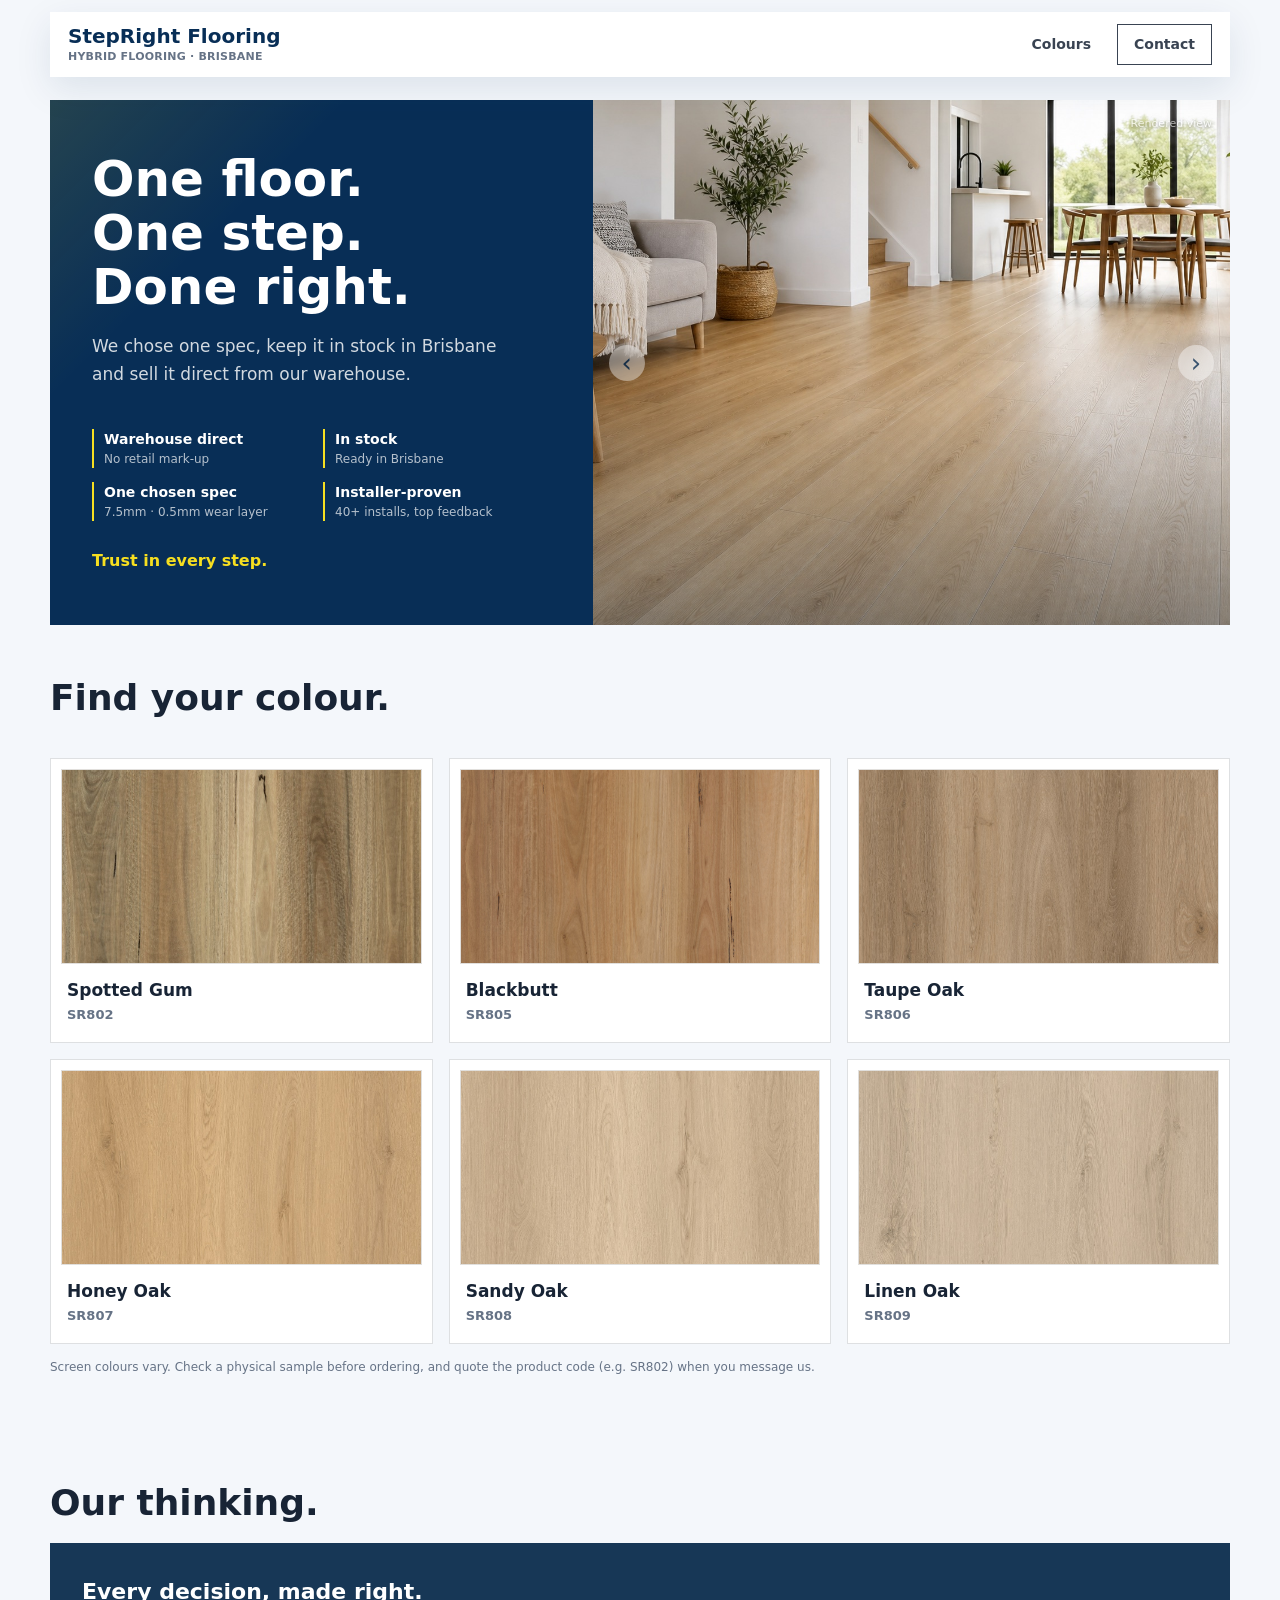
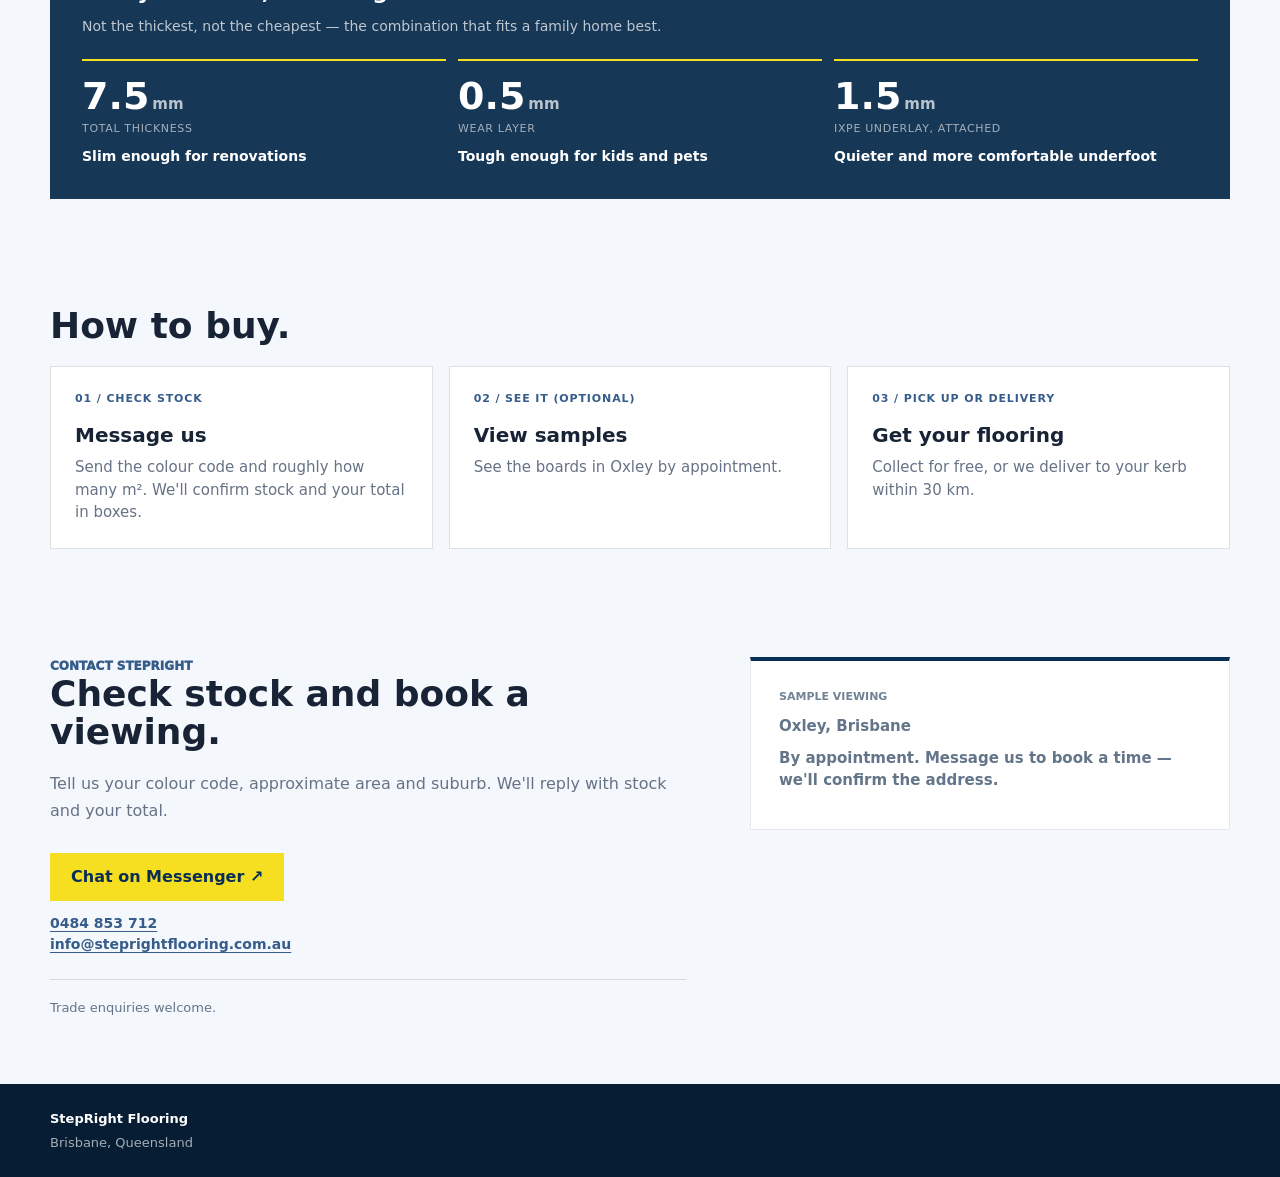
==== commit 0dc60b49: "Refine homepage sections and colour cards" ====
--- a/index.html
+++ b/index.html
@@ -97,14 +97,7 @@
         <div class="section-heading">
           <div>
             <h2 id="colours-title">Find your colour.</h2>
-            <p class="colour-lead">Six colours, one spec — chosen for Brisbane homes.</p>
-          </div>
-        </div>
-
-        <div class="spec-inline" aria-label="Product specification">
-          <span><strong>7.5mm</strong> total thickness</span>
-          <span><strong>0.5mm</strong> wear layer</span>
-          <span><strong>1.5mm IXPE</strong> attached underlay</span>
+          </div>
         </div>
 
         <div class="colour-grid">
@@ -119,10 +112,11 @@
             >
               <img class="swatch" src="./assets/colour-802.jpg" alt="Spotted Gum hybrid flooring sample, SR802" />
             </button>
-            <h3>Spotted Gum</h3>
-            <div class="colour-name">SR802</div>
-            <div class="colour-actions">
-              <a class="stock-link" href="https://m.me/61594506577076?ref=sr-802" target="_blank" rel="noopener">Ask if in stock ↗</a>
+            <div class="card-foot">
+              <div class="card-id">
+                <h3>Spotted Gum</h3>
+                <div class="colour-name">SR802</div>
+              </div>
             </div>
           </article>
 
@@ -137,10 +131,11 @@
             >
               <img class="swatch" src="./assets/colour-805.jpg" alt="Blackbutt hybrid flooring sample, SR805" />
             </button>
-            <h3>Blackbutt</h3>
-            <div class="colour-name">SR805</div>
-            <div class="colour-actions">
-              <a class="stock-link" href="https://m.me/61594506577076?ref=sr-805" target="_blank" rel="noopener">Ask if in stock ↗</a>
+            <div class="card-foot">
+              <div class="card-id">
+                <h3>Blackbutt</h3>
+                <div class="colour-name">SR805</div>
+              </div>
             </div>
           </article>
 
@@ -155,10 +150,11 @@
             >
               <img class="swatch" src="./assets/colour-806.jpg" alt="Taupe Oak hybrid flooring sample, SR806" />
             </button>
-            <h3>Taupe Oak</h3>
-            <div class="colour-name">SR806</div>
-            <div class="colour-actions">
-              <a class="stock-link" href="https://m.me/61594506577076?ref=sr-806" target="_blank" rel="noopener">Ask if in stock ↗</a>
+            <div class="card-foot">
+              <div class="card-id">
+                <h3>Taupe Oak</h3>
+                <div class="colour-name">SR806</div>
+              </div>
             </div>
           </article>
 
@@ -173,10 +169,11 @@
             >
               <img class="swatch" src="./assets/colour-807.jpg" alt="Honey Oak hybrid flooring sample, SR807" />
             </button>
-            <h3>Honey Oak</h3>
-            <div class="colour-name">SR807</div>
-            <div class="colour-actions">
-              <a class="stock-link" href="https://m.me/61594506577076?ref=sr-807" target="_blank" rel="noopener">Ask if in stock ↗</a>
+            <div class="card-foot">
+              <div class="card-id">
+                <h3>Honey Oak</h3>
+                <div class="colour-name">SR807</div>
+              </div>
             </div>
           </article>
 
@@ -191,10 +188,11 @@
             >
               <img class="swatch" src="./assets/colour-808.jpg" alt="Sandy Oak hybrid flooring sample, SR808" />
             </button>
-            <h3>Sandy Oak</h3>
-            <div class="colour-name">SR808</div>
-            <div class="colour-actions">
-              <a class="stock-link" href="https://m.me/61594506577076?ref=sr-808" target="_blank" rel="noopener">Ask if in stock ↗</a>
+            <div class="card-foot">
+              <div class="card-id">
+                <h3>Sandy Oak</h3>
+                <div class="colour-name">SR808</div>
+              </div>
             </div>
           </article>
 
@@ -209,20 +207,48 @@
             >
               <img class="swatch" src="./assets/colour-809.jpg" alt="Linen Oak hybrid flooring sample, SR809" />
             </button>
-            <h3>Linen Oak</h3>
-            <div class="colour-name">SR809</div>
-            <div class="colour-actions">
-              <a class="stock-link" href="https://m.me/61594506577076?ref=sr-809" target="_blank" rel="noopener">Ask if in stock ↗</a>
-            </div>
-          </article>
-        </div>
-
-        <p class="fine">Screen colours vary. Check a physical sample before ordering, and quote the product code (e.g. SR801) when you message us.</p>
+            <div class="card-foot">
+              <div class="card-id">
+                <h3>Linen Oak</h3>
+                <div class="colour-name">SR809</div>
+              </div>
+            </div>
+          </article>
+        </div>
+
+        <p class="fine">Screen colours vary. Check a physical sample before ordering, and quote the product code (e.g. SR802) when you message us.</p>
+      </section>
+
+      <section class="section-pad" id="our-thinking" aria-labelledby="thinking-title">
+        <h2 id="thinking-title">Our thinking.</h2>
+        <div class="thinking-band">
+          <div class="tb-inner">
+            <h3 class="tb-title">Every decision, made right.</h3>
+            <p class="tb-sub">Not the thickest, not the cheapest — the combination that fits a family home best.</p>
+            <div class="tb-grid">
+              <div class="tb-item">
+                <span class="tb-num">7.5<small>mm</small></span>
+                <span class="tb-label">Total thickness</span>
+                <span class="tb-b">Slim enough for renovations</span>
+              </div>
+              <div class="tb-item">
+                <span class="tb-num">0.5<small>mm</small></span>
+                <span class="tb-label">Wear layer</span>
+                <span class="tb-b">Tough enough for kids and pets</span>
+              </div>
+              <div class="tb-item">
+                <span class="tb-num">1.5<small>mm</small></span>
+                <span class="tb-label">IXPE underlay, attached</span>
+                <span class="tb-b">Quieter and more comfortable underfoot</span>
+              </div>
+            </div>
+            <!-- LATER, when /thinking page is live: <a class="tb-all" href="/thinking">Why we chose this spec →</a> -->
+          </div>
+        </div>
       </section>
 
       <section class="section-pad" id="how-to-buy" aria-labelledby="how-title">
-        <div class="section-kicker">How to buy</div>
-        <h2 id="how-title">Three simple steps.</h2>
+        <h2 id="how-title">How to buy.</h2>
         <div class="steps">
           <div class="step">
             <div class="step-label">01 / CHECK STOCK</div>
--- a/styles.css
+++ b/styles.css
@@ -355,6 +355,7 @@
 .intro h2,
 .section-heading h2,
 #how-to-buy h2,
+#our-thinking h2,
 .contact h2 {
   margin-bottom: 18px;
   font-size: 36px;
@@ -400,15 +401,82 @@
   max-width: 440px;
 }
 
-.colour-lead {
-  max-width: 440px;
-  margin: 8px 0 0;
-  color: var(--muted);
-  font-size: 16px;
-}
-
 .colours {
   background: transparent;
+}
+
+.thinking-band {
+  margin: 20px 0 0;
+  background: var(--blue-dark);
+  color: #fff;
+}
+
+.tb-inner {
+  padding: 32px 32px;
+}
+
+.tb-title {
+  margin: 0;
+  color: #fff;
+  font-size: 22px;
+  font-weight: 800;
+}
+
+.tb-sub {
+  max-width: none;
+  margin: 8px 0 0;
+  color: rgba(255, 255, 255, 0.72);
+  font-size: 14px;
+}
+
+.tb-grid {
+  display: grid;
+  grid-template-columns: repeat(3, 1fr);
+  gap: 12px;
+  margin-top: 22px;
+}
+
+.tb-item {
+  display: flex;
+  flex-direction: column;
+  padding-top: 16px;
+  border-top: 2px solid var(--yellow);
+}
+
+.tb-num {
+  font-size: 38px;
+  font-weight: 800;
+  line-height: 1;
+}
+
+.tb-num small {
+  margin-left: 3px;
+  color: rgba(255, 255, 255, 0.7);
+  font-size: 15px;
+}
+
+.tb-label {
+  margin-top: 6px;
+  color: rgba(255, 255, 255, 0.6);
+  font-size: 11px;
+  letter-spacing: 0.06em;
+  text-transform: uppercase;
+}
+
+.tb-b {
+  margin-top: 8px;
+  font-size: 14px;
+  font-weight: 600;
+}
+
+.tb-all {
+  display: inline-block;
+  margin-top: 30px;
+  border-bottom: 1px solid var(--yellow);
+  padding-bottom: 2px;
+  color: #fff;
+  font-size: 14px;
+  font-weight: 700;
 }
 
 .spec-inline {
@@ -479,19 +547,33 @@
   line-height: 1.3;
 }
 
-.colour-actions {
-  display: flex;
+.card-foot {
+  display: flex;
+  align-items: flex-end;
+  justify-content: space-between;
+  gap: 12px;
   flex-wrap: wrap;
-  align-items: center;
-  gap: 8px 12px;
-  margin: 12px 6px 0;
-}
-
-.stock-link,
-.scene-link {
+  margin: 16px 6px 0;
+}
+
+.card-foot h3 {
+  margin: 0 0 6px;
+}
+
+.card-foot .colour-name {
+  margin: 0;
+}
+
+.card-foot .view-room {
+  margin: 0 0 0 auto;
+  white-space: nowrap;
   color: var(--blue);
   font-size: 12px;
-  font-weight: 800;
+  font-weight: 700;
+}
+
+.card-foot .view-room:hover {
+  text-decoration: underline;
 }
 
 .scene-link {
@@ -511,6 +593,7 @@
   display: grid;
   grid-template-columns: repeat(3, minmax(0, 1fr));
   gap: 16px;
+  margin-top: 20px;
 }
 
 .step {
@@ -733,6 +816,23 @@
     grid-template-columns: 1fr;
   }
 
+  .tb-grid {
+    grid-template-columns: 1fr;
+    gap: 22px;
+  }
+
+  .tb-inner {
+    padding: 26px 20px;
+  }
+
+  .tb-num {
+    font-size: 34px;
+  }
+
+  .tb-title {
+    font-size: 20px;
+  }
+
   .section-heading {
     display: grid;
     align-items: start;
@@ -813,13 +913,10 @@
     margin-bottom: 18px;
   }
 
-  .colour-lead {
-    font-size: 15.5px;
-  }
-
   .intro h2,
   .section-heading h2,
   #how-to-buy h2,
+  #our-thinking h2,
   .contact h2 {
     font-size: 29px;
     line-height: 1.12;
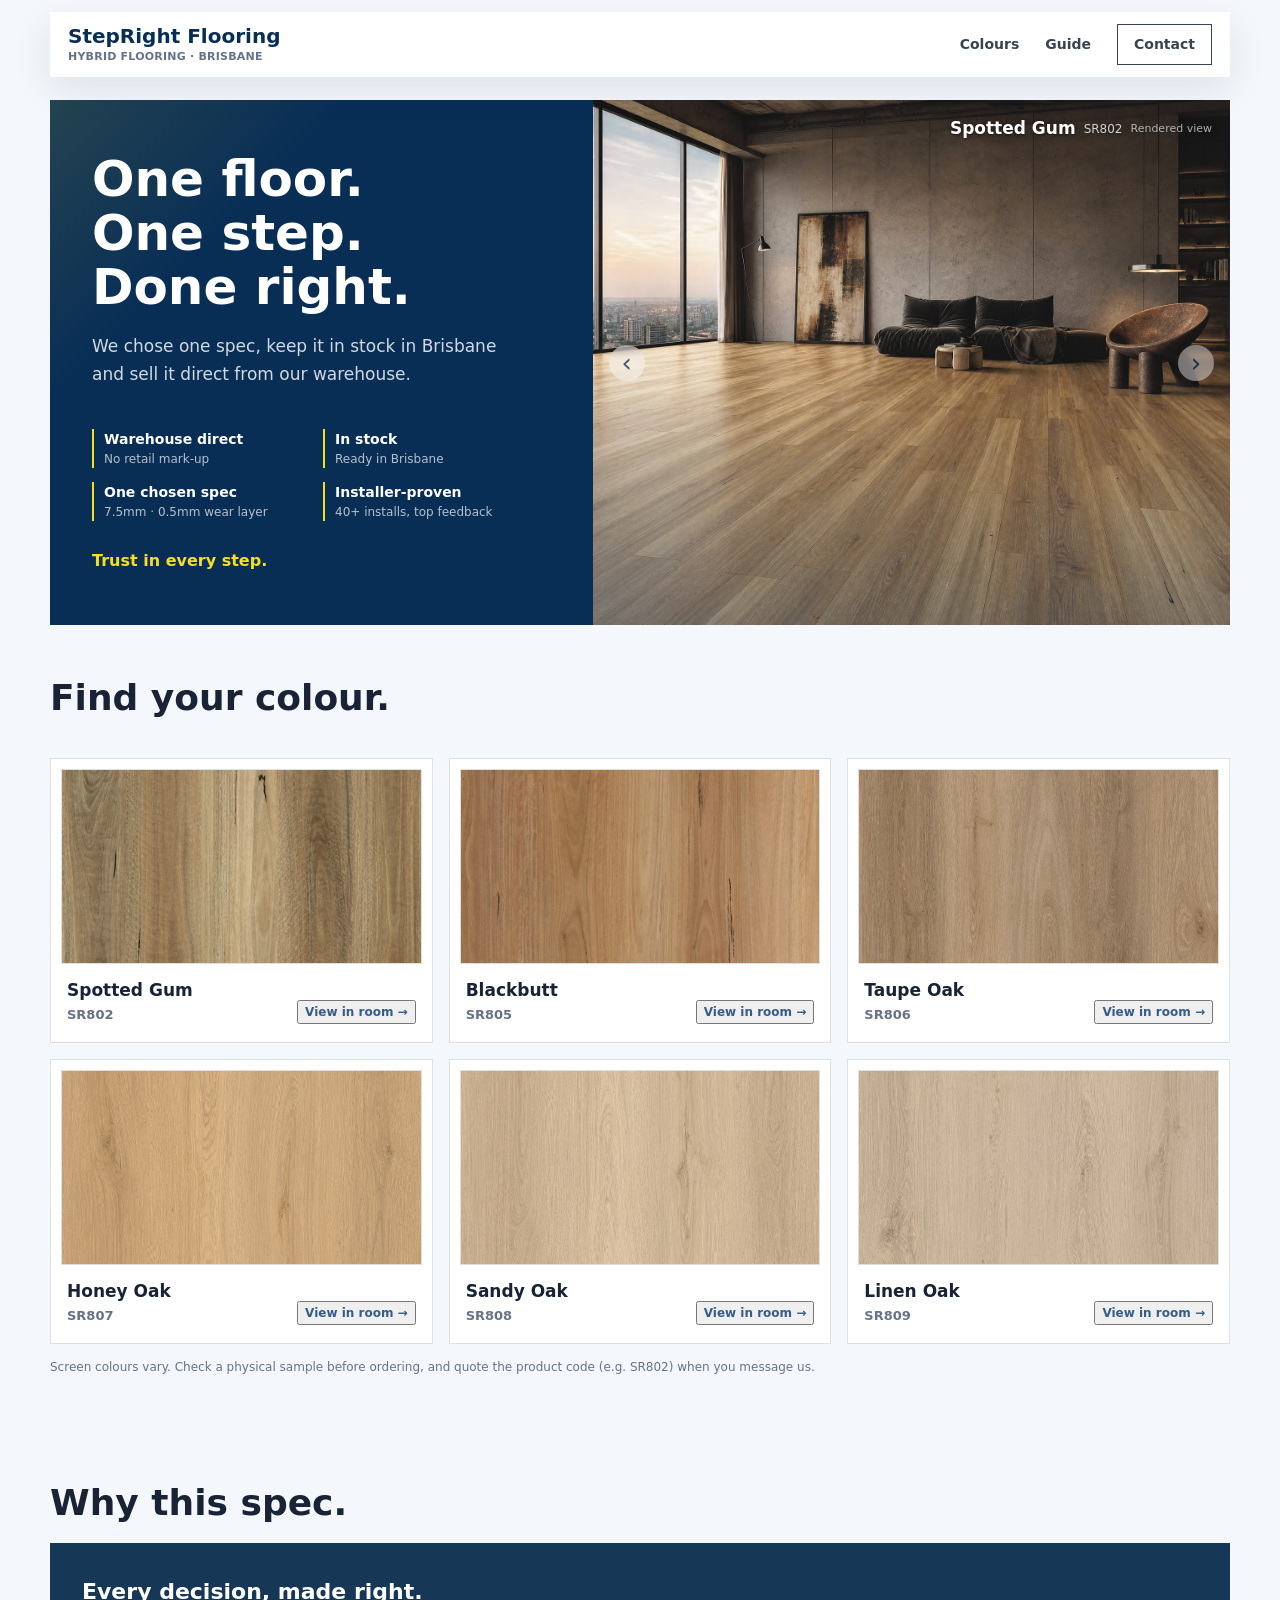
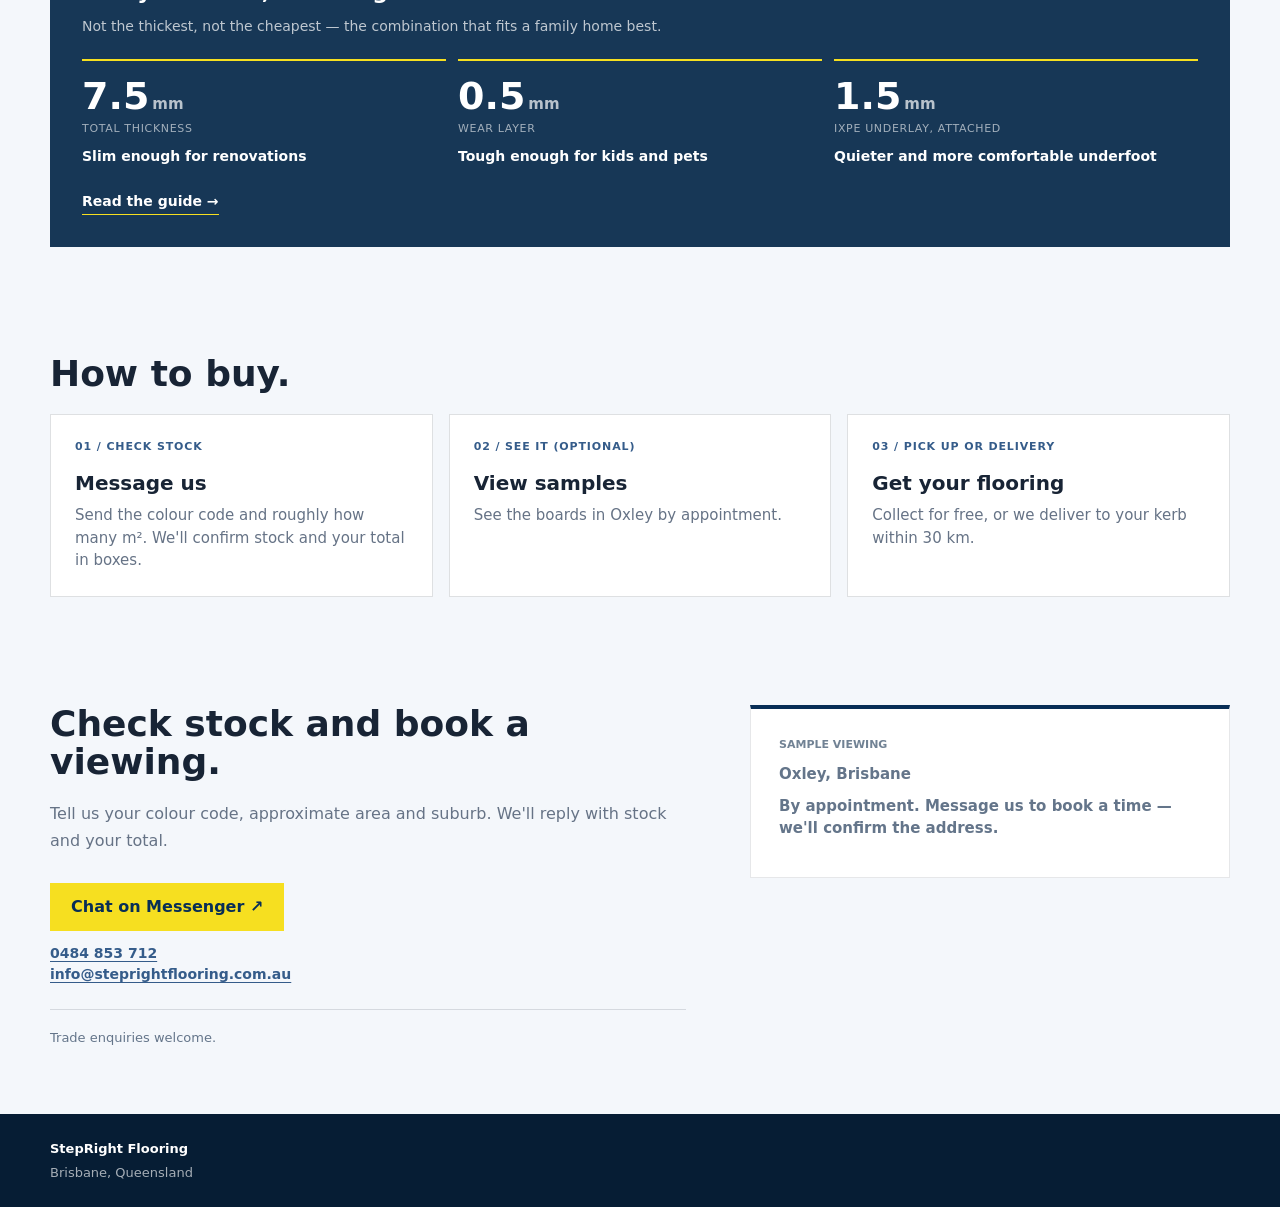
==== commit ef5eaf06: "Add flooring guide page and homepage guide entry" ====
--- a/index.html
+++ b/index.html
@@ -65,6 +65,7 @@
 
       <nav class="site-nav">
         <a href="#colours">Colours</a>
+        <a href="/guide/">Guide</a>
         <a class="nav-cta" href="#contact">Contact</a>
       </nav>
     </header>
@@ -219,8 +220,8 @@
         <p class="fine">Screen colours vary. Check a physical sample before ordering, and quote the product code (e.g. SR802) when you message us.</p>
       </section>
 
-      <section class="section-pad" id="our-thinking" aria-labelledby="thinking-title">
-        <h2 id="thinking-title">Our thinking.</h2>
+      <section class="section-pad" id="why-this-spec" aria-labelledby="thinking-title">
+        <h2 id="thinking-title">Why this spec.</h2>
         <div class="thinking-band">
           <div class="tb-inner">
             <h3 class="tb-title">Every decision, made right.</h3>
@@ -242,7 +243,7 @@
                 <span class="tb-b">Quieter and more comfortable underfoot</span>
               </div>
             </div>
-            <!-- LATER, when /thinking page is live: <a class="tb-all" href="/thinking">Why we chose this spec →</a> -->
+            <a class="tb-all" href="/guide/">Read the guide →</a>
           </div>
         </div>
       </section>
@@ -270,7 +271,6 @@
 
       <section class="contact section-pad" id="contact" aria-labelledby="contact-title">
         <div>
-          <div class="section-kicker">Contact StepRight</div>
           <h2 id="contact-title">Check stock and book a viewing.</h2>
           <p>Tell us your colour code, approximate area and suburb. We'll reply with stock and your total.</p>
           <div class="contact-actions">
--- a/styles.css
+++ b/styles.css
@@ -355,7 +355,7 @@
 .intro h2,
 .section-heading h2,
 #how-to-buy h2,
-#our-thinking h2,
+#why-this-spec h2,
 .contact h2 {
   margin-bottom: 18px;
   font-size: 36px;
@@ -471,7 +471,7 @@
 
 .tb-all {
   display: inline-block;
-  margin-top: 30px;
+  margin-top: 24px;
   border-bottom: 1px solid var(--yellow);
   padding-bottom: 2px;
   color: #fff;
@@ -504,6 +504,7 @@
 .colour-card {
   display: flex;
   flex-direction: column;
+  min-width: 0;
   border: 1px solid var(--line);
   background: #fff;
   padding: 10px 10px 18px;
@@ -776,6 +777,196 @@
   font-weight: 850;
 }
 
+.page-hero {
+  width: var(--page);
+  margin: 92px auto 0;
+  background: var(--blue-dark);
+  color: #fff;
+  padding: 40px;
+}
+
+.page-hero .crumb {
+  margin: 0 0 12px;
+  color: var(--yellow);
+  font-size: 12px;
+}
+
+.page-hero .crumb a {
+  text-decoration: underline;
+}
+
+.page-hero h1 {
+  margin: 0;
+  font-size: clamp(28px, 3.6vw, 42px);
+  font-weight: 800;
+}
+
+.page-hero p {
+  margin: 10px 0 0;
+  color: rgba(255, 255, 255, 0.8);
+}
+
+.guide {
+  padding-top: 32px;
+}
+
+.guide-cats {
+  display: flex;
+  flex-wrap: wrap;
+  gap: 8px;
+  margin-bottom: 18px;
+}
+
+.guide-cat {
+  border: 1px solid var(--line);
+  background: var(--surface);
+  color: var(--ink);
+  cursor: pointer;
+  font: 600 13px inherit;
+  padding: 8px 14px;
+}
+
+.guide-cat span {
+  margin-left: 4px;
+  color: var(--muted);
+  font-size: 11px;
+}
+
+.guide-cat.is-on {
+  border-color: var(--blue-dark);
+  background: var(--blue-dark);
+  color: #fff;
+}
+
+.guide-cat.is-on span {
+  color: var(--yellow);
+}
+
+.qlist {
+  max-width: 860px;
+  border-top: 1px solid var(--line);
+}
+
+.q {
+  border-bottom: 1px solid var(--line);
+}
+
+.q[open] {
+  background: var(--surface);
+}
+
+.q summary {
+  display: grid;
+  grid-template-columns: 44px 1fr 28px;
+  gap: 12px;
+  align-items: start;
+  padding: 20px 4px;
+  cursor: pointer;
+  list-style: none;
+}
+
+.q summary::-webkit-details-marker {
+  display: none;
+}
+
+.q-n {
+  padding-top: 3px;
+  color: var(--blue);
+  font-size: 13px;
+  font-variant-numeric: tabular-nums;
+  font-weight: 800;
+}
+
+.q-t {
+  display: block;
+  font-size: 18px;
+  font-weight: 700;
+}
+
+.q-s {
+  display: block;
+  margin-top: 4px;
+  color: var(--muted);
+  font-size: 14px;
+}
+
+.q-x {
+  color: var(--blue);
+  font-size: 22px;
+  line-height: 1;
+  text-align: center;
+  transition: transform 0.2s;
+}
+
+.q[open] .q-x {
+  transform: rotate(45deg);
+}
+
+.q-a {
+  padding: 0 44px 22px 60px;
+  font-size: 15px;
+}
+
+.q-a p {
+  max-width: 68ch;
+  margin: 0 0 12px;
+  line-height: 1.6;
+}
+
+.q-table {
+  min-width: 320px;
+  margin: 4px 0 14px;
+  border-collapse: collapse;
+  font-size: 14px;
+}
+
+.q-table th {
+  padding: 6px 16px 6px 0;
+  border-bottom: 1px solid var(--line);
+  color: var(--muted);
+  font-size: 11px;
+  letter-spacing: 0.06em;
+  text-align: left;
+  text-transform: uppercase;
+}
+
+.q-table td {
+  padding: 8px 16px 8px 0;
+  border-bottom: 1px solid var(--line);
+}
+
+.q-table tr.hl td {
+  color: var(--blue-deep);
+  font-weight: 700;
+}
+
+.q.flash {
+  outline: 2px solid var(--yellow);
+  outline-offset: -2px;
+}
+
+.guide-cta {
+  display: flex;
+  flex-wrap: wrap;
+  align-items: center;
+  justify-content: space-between;
+  gap: 16px;
+  border: 1px solid var(--line);
+  background: var(--surface);
+  padding: 22px;
+}
+
+.guide-cta h3 {
+  margin: 0 0 4px;
+  font-size: 16px;
+}
+
+.guide-cta p {
+  margin: 0;
+  color: var(--muted);
+  font-size: 13px;
+}
+
 @media (max-width: 1080px) {
   .hero {
     grid-template-columns: 1fr;
@@ -866,6 +1057,14 @@
     display: none;
   }
 
+  .site-nav a[href="/#colours"] {
+    display: none;
+  }
+
+  .site-nav a[href="/guide/"] {
+    display: none;
+  }
+
   .hero {
     margin-top: 6px;
     padding-top: 62px;
@@ -916,7 +1115,7 @@
   .intro h2,
   .section-heading h2,
   #how-to-buy h2,
-  #our-thinking h2,
+  #why-this-spec h2,
   .contact h2 {
     font-size: 29px;
     line-height: 1.12;
@@ -954,6 +1153,15 @@
     margin-left: 2px;
   }
 
+  .card-foot {
+    align-items: flex-start;
+    flex-wrap: wrap;
+  }
+
+  .card-foot .view-room {
+    margin-top: 6px;
+  }
+
   .swatch {
     height: 140px;
   }
@@ -978,6 +1186,28 @@
     display: grid;
     padding: 25px 20px;
   }
+
+  .page-hero {
+    margin-top: 76px;
+    padding: 28px 22px;
+  }
+
+  .q summary {
+    grid-template-columns: 32px 1fr 24px;
+  }
+
+  .q-t {
+    font-size: 16px;
+  }
+
+  .q-a {
+    padding: 0 12px 20px 48px;
+  }
+
+  .q-table {
+    width: 100%;
+    min-width: 0;
+  }
 }
 @media (max-width: 360px) {
   :root {
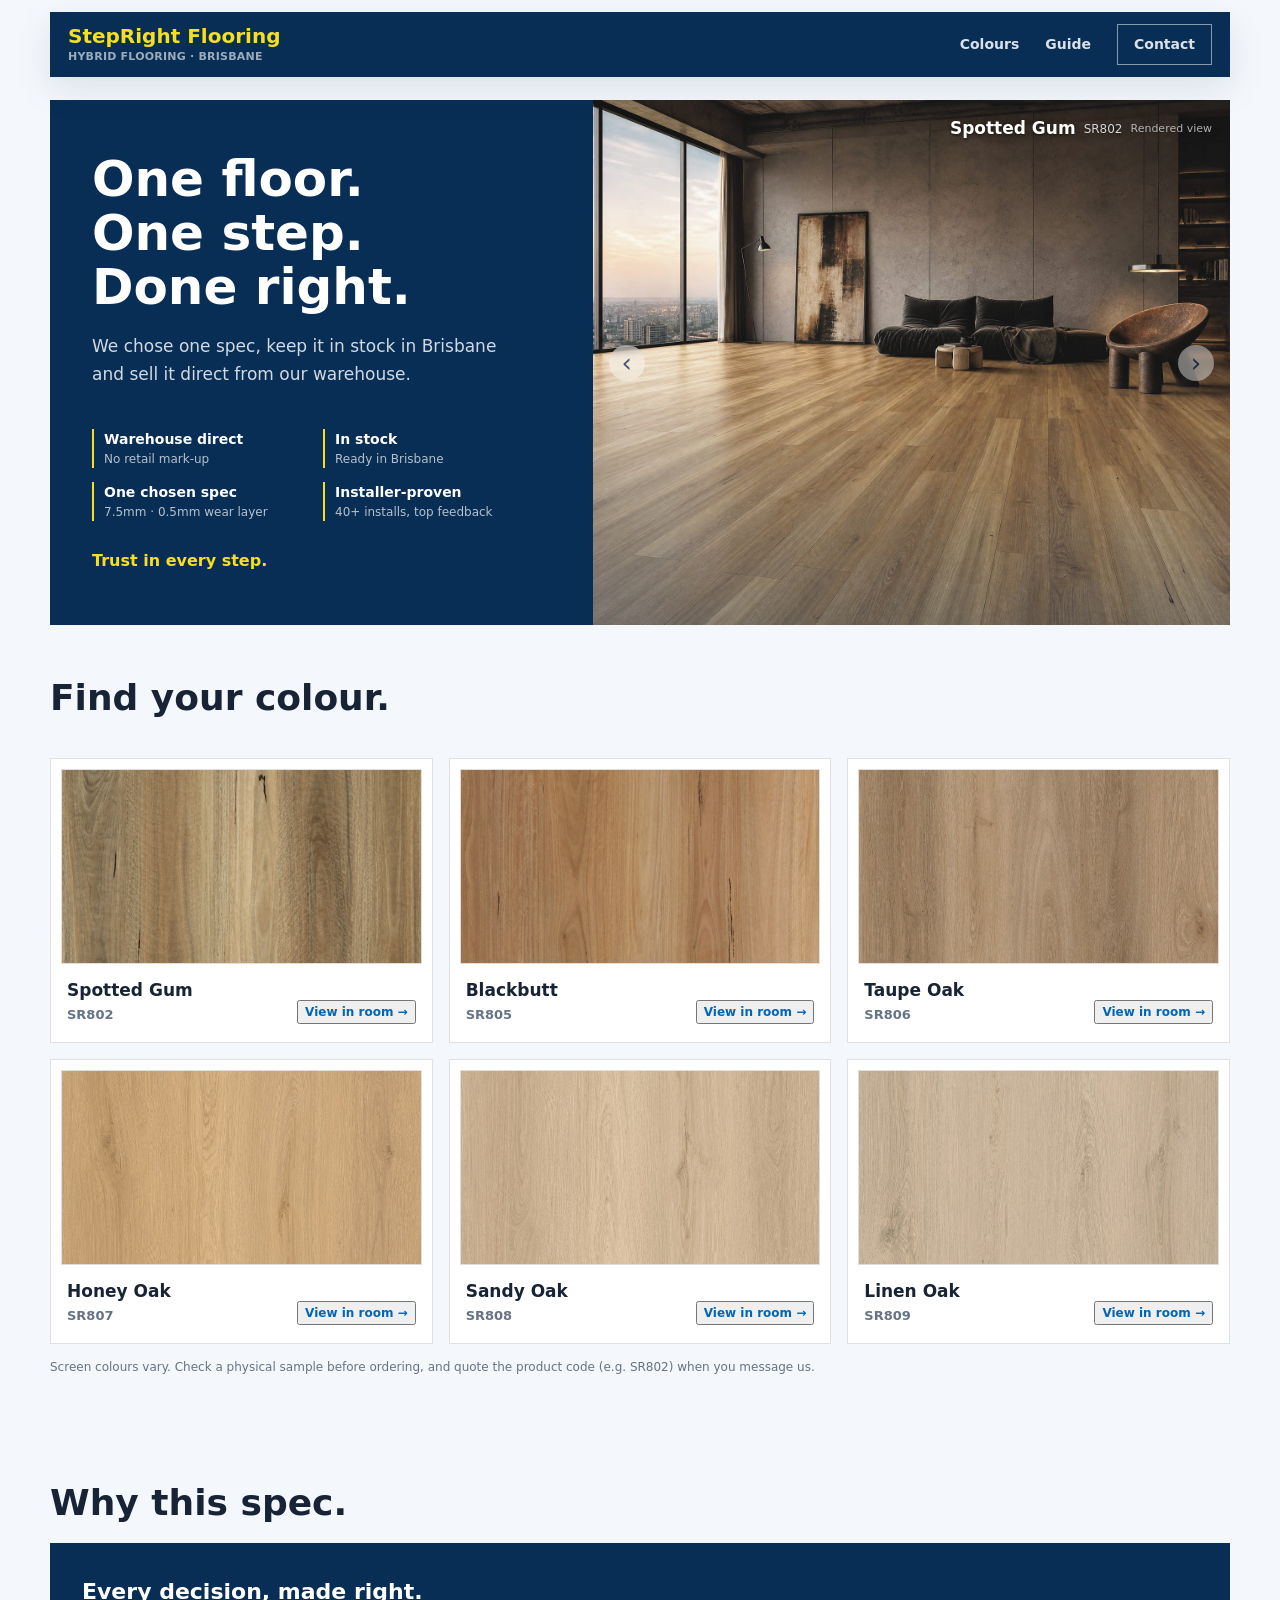
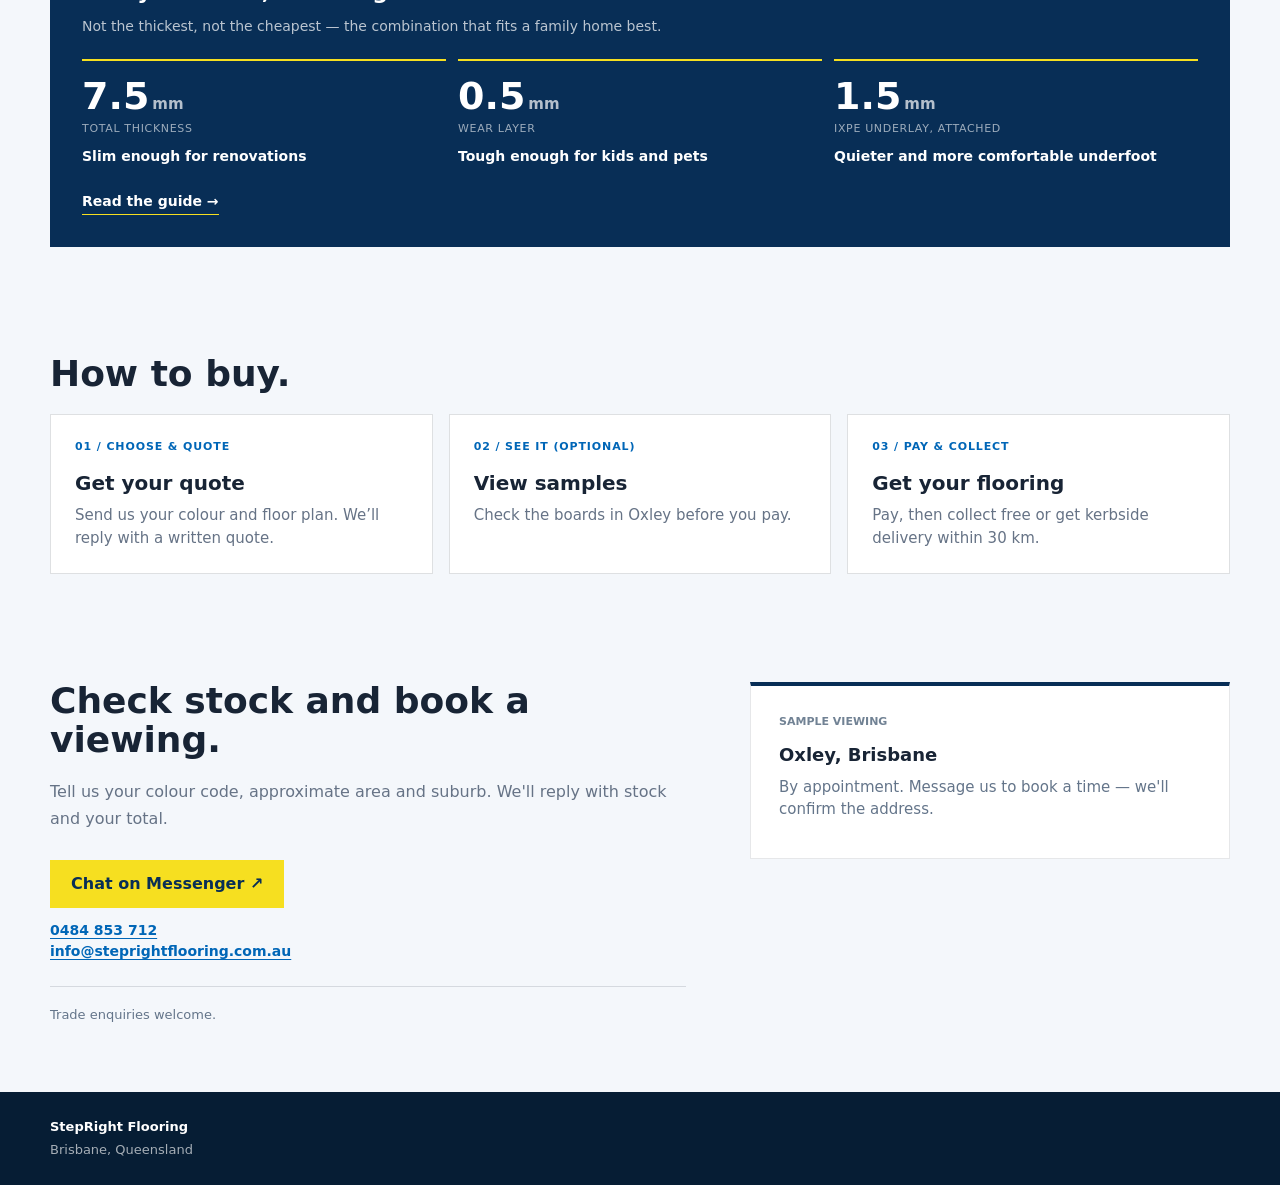
==== commit 94523e2e: "Update how-to-buy step copy" ====
--- a/index.html
+++ b/index.html
@@ -252,19 +252,19 @@
         <h2 id="how-title">How to buy.</h2>
         <div class="steps">
           <div class="step">
-            <div class="step-label">01 / CHECK STOCK</div>
-            <h3>Message us</h3>
-            <p>Send the colour code and roughly how many m². We'll confirm stock and your total in boxes.</p>
+            <div class="step-label">01 / CHOOSE &amp; QUOTE</div>
+            <h3>Get your quote</h3>
+            <p>Send us your colour and floor plan. We’ll reply with a written quote.</p>
           </div>
           <div class="step">
             <div class="step-label">02 / SEE IT (OPTIONAL)</div>
             <h3>View samples</h3>
-            <p>See the boards in Oxley by appointment.</p>
+            <p>Check the boards in Oxley before you pay.</p>
           </div>
           <div class="step">
-            <div class="step-label">03 / PICK UP OR DELIVERY</div>
+            <div class="step-label">03 / PAY &amp; COLLECT</div>
             <h3>Get your flooring</h3>
-            <p>Collect for free, or we deliver to your kerb within 30 km.</p>
+            <p>Pay, then collect free or get kerbside delivery within 30 km.</p>
           </div>
         </div>
       </section>
--- a/styles.css
+++ b/styles.css
@@ -1,15 +1,15 @@
 :root {
   color-scheme: light;
-  --blue: #355c8a;
-  --blue-dark: #173756;
-  --blue-deep: #082e56;
+  --navy: #082e56;
+  --navy-deep: #061d34;
   --yellow: #f6df20;
+  --link: #0066b7;
   --ink: #182435;
   --muted: #667386;
   --paper: #f4f7fb;
   --surface: #ffffff;
   --line: rgba(24, 36, 53, 0.14);
-  --shadow: 0 24px 70px rgba(8, 46, 86, 0.16);
+  --shadow: 0 24px 70px color-mix(in srgb, var(--navy) 16%, transparent);
   --page: min(1180px, calc(100% - 40px));
 }
 
@@ -60,9 +60,9 @@
   width: min(1180px, calc(100% - 28px));
   transform: translateX(-50%);
   padding: 12px 18px;
-  background: rgba(255, 255, 255, 0.94);
-  box-shadow: 0 12px 36px rgba(8, 46, 86, 0.1);
-  color: var(--ink);
+  background: var(--navy);
+  box-shadow: 0 12px 36px color-mix(in srgb, var(--navy) 10%, transparent);
+  color: #fff;
   backdrop-filter: blur(16px);
   transition:
     background 180ms ease,
@@ -72,7 +72,7 @@
 }
 
 .site-header.scrolled {
-  background: rgba(255, 255, 255, 0.96);
+  background: var(--navy);
 }
 
 .brand {
@@ -87,16 +87,16 @@
 }
 
 .brand strong {
-  color: var(--blue-deep);
+  color: var(--yellow);
   font-size: 20px;
-  font-weight: 850;
+  font-weight: 800;
   letter-spacing: 0;
   line-height: 1.05;
 }
 
 .brand small {
   margin-top: 3px;
-  color: var(--muted);
+  color: rgba(255, 255, 255, 0.6);
   font-size: 11px;
   font-weight: 700;
   letter-spacing: 0.02em;
@@ -113,6 +113,7 @@
 }
 
 .site-nav a {
+  color: #fff;
   opacity: 0.86;
 }
 
@@ -121,8 +122,15 @@
 }
 
 .nav-cta {
-  border: 1px solid currentColor;
+  border: 1px solid rgba(255, 255, 255, 0.6);
+  background: transparent;
+  color: #fff;
   padding: 9px 16px;
+}
+
+.nav-cta:hover {
+  border-color: var(--yellow);
+  color: var(--yellow);
 }
 
 .hero {
@@ -139,9 +147,7 @@
   align-content: center;
   min-height: 500px;
   padding: 52px 42px;
-  background:
-    linear-gradient(135deg, rgba(246, 223, 32, 0.12), transparent 28%),
-    var(--blue-deep);
+  background: var(--navy);
   color: #fff;
 }
 
@@ -169,7 +175,7 @@
 .hero-product-block::after {
   position: absolute;
   inset: 0;
-  background: linear-gradient(0deg, rgba(8, 46, 86, 0.32), transparent 48%);
+  background: linear-gradient(0deg, color-mix(in srgb, var(--navy) 32%, transparent), transparent 48%);
   content: "";
 }
 
@@ -228,7 +234,7 @@
   border-radius: 50%;
   background: rgba(255, 255, 255, 0.55);
   backdrop-filter: blur(4px);
-  color: var(--blue-deep);
+  color: var(--navy);
   font-size: 26px;
   line-height: 1;
   opacity: 0.75;
@@ -252,7 +258,7 @@
 .section-kicker {
   color: var(--yellow);
   font-size: 12px;
-  font-weight: 950;
+  font-weight: 600;
   letter-spacing: 0;
   text-transform: uppercase;
 }
@@ -320,16 +326,16 @@
   justify-content: center;
   border: 1px solid transparent;
   padding: 0 20px;
-  font-weight: 900;
+  font-weight: 700;
 }
 
 .button.primary {
   background: var(--yellow);
-  color: var(--blue-deep);
+  color: var(--navy);
 }
 
 .button.primary:hover {
-  background: #fff36c;
+  background: var(--yellow);
 }
 
 .button.secondary {
@@ -375,7 +381,7 @@
 .intro .section-kicker,
 .colours .section-kicker,
 .contact .section-kicker {
-  color: var(--blue);
+  color: var(--link);
 }
 
 .colour-card h3 {
@@ -407,7 +413,7 @@
 
 .thinking-band {
   margin: 20px 0 0;
-  background: var(--blue-dark);
+  background: var(--navy);
   color: #fff;
 }
 
@@ -492,7 +498,7 @@
 }
 
 .spec-inline strong {
-  color: var(--blue-deep);
+  color: var(--navy);
 }
 
 .colour-grid {
@@ -521,7 +527,7 @@
 }
 
 .swatch-button:focus-visible {
-  outline: 3px solid var(--blue);
+  outline: 3px solid var(--link);
   outline-offset: 2px;
 }
 
@@ -568,7 +574,7 @@
 .card-foot .view-room {
   margin: 0 0 0 auto;
   white-space: nowrap;
-  color: var(--blue);
+  color: var(--link);
   font-size: 12px;
   font-weight: 700;
 }
@@ -604,9 +610,9 @@
 }
 
 .step-label {
-  color: var(--blue);
+  color: var(--link);
   font-size: 11px;
-  font-weight: 900;
+  font-weight: 700;
   letter-spacing: 0.08em;
 }
 
@@ -651,7 +657,7 @@
 }
 
 .contact-email a {
-  color: var(--blue);
+  color: var(--link);
   font-weight: 700;
   text-decoration: underline;
   text-underline-offset: 3px;
@@ -668,7 +674,7 @@
 .dealer-panel {
   display: block;
   border: 1px solid rgba(24, 36, 53, 0.1);
-  border-top: 4px solid var(--blue-deep);
+  border-top: 4px solid var(--navy);
   background: #fff;
   padding: clamp(22px, 3vw, 28px);
 }
@@ -678,7 +684,7 @@
   margin-bottom: 10px;
   color: rgba(82, 102, 125, 0.82);
   font-size: 11px;
-  font-weight: 800;
+  font-weight: 700;
   text-transform: uppercase;
 }
 
@@ -692,23 +698,25 @@
   margin-bottom: 9px;
   color: #64758a;
   font-size: 15px;
-  font-weight: 560;
+  font-weight: 400;
   line-height: 1.5;
 }
 
-.location {
-  color: var(--blue-deep);
+.dealer-panel .location {
+  margin: 6px 0 8px;
+  color: var(--ink);
+  font-size: 18px;
   font-weight: 700;
 }
 
 .dealer-map {
-  color: var(--blue-deep);
-  text-decoration-color: rgba(8, 46, 86, 0.28);
+  color: var(--link);
+  text-decoration-color: color-mix(in srgb, var(--navy) 28%, transparent);
   text-underline-offset: 4px;
 }
 
 .dealer-map:hover {
-  color: var(--blue);
+  color: var(--link);
   text-decoration-color: rgba(53, 92, 138, 0.65);
 }
 
@@ -720,7 +728,7 @@
   align-items: center;
   justify-content: center;
   padding: 24px;
-  background: rgba(6, 29, 52, 0.88);
+  background: color-mix(in srgb, var(--navy-deep) 88%, transparent);
 }
 
 .lightbox[hidden] {
@@ -743,7 +751,7 @@
   width: 46px;
   height: 46px;
   border: 1px solid rgba(255, 255, 255, 0.7);
-  background: rgba(8, 46, 86, 0.6);
+  background: color-mix(in srgb, var(--navy) 60%, transparent);
   color: #fff;
   font-size: 26px;
   line-height: 1;
@@ -751,7 +759,7 @@
 }
 
 .lightbox-close:hover {
-  background: rgba(8, 46, 86, 0.9);
+  background: color-mix(in srgb, var(--navy) 90%, transparent);
 }
 
 
@@ -762,7 +770,7 @@
   justify-content: flex-start;
   gap: 18px;
   padding: 25px max(20px, calc((100% - 1180px) / 2));
-  background: #061d34;
+  background: var(--navy-deep);
   color: #fff;
   font-size: 13px;
 }
@@ -774,13 +782,13 @@
 
 .site-footer a {
   color: var(--yellow);
-  font-weight: 850;
+  font-weight: 800;
 }
 
 .page-hero {
   width: var(--page);
   margin: 92px auto 0;
-  background: var(--blue-dark);
+  background: var(--navy);
   color: #fff;
   padding: 40px;
 }
@@ -822,7 +830,9 @@
   background: var(--surface);
   color: var(--ink);
   cursor: pointer;
-  font: 600 13px inherit;
+  font-family: inherit;
+  font-size: 13px;
+  font-weight: 600;
   padding: 8px 14px;
 }
 
@@ -833,8 +843,8 @@
 }
 
 .guide-cat.is-on {
-  border-color: var(--blue-dark);
-  background: var(--blue-dark);
+  border-color: var(--navy);
+  background: var(--navy);
   color: #fff;
 }
 
@@ -871,7 +881,7 @@
 
 .q-n {
   padding-top: 3px;
-  color: var(--blue);
+  color: var(--link);
   font-size: 13px;
   font-variant-numeric: tabular-nums;
   font-weight: 800;
@@ -891,7 +901,7 @@
 }
 
 .q-x {
-  color: var(--blue);
+  color: var(--link);
   font-size: 22px;
   line-height: 1;
   text-align: center;
@@ -936,7 +946,7 @@
 }
 
 .q-table tr.hl td {
-  color: var(--blue-deep);
+  color: var(--navy);
   font-weight: 700;
 }
 
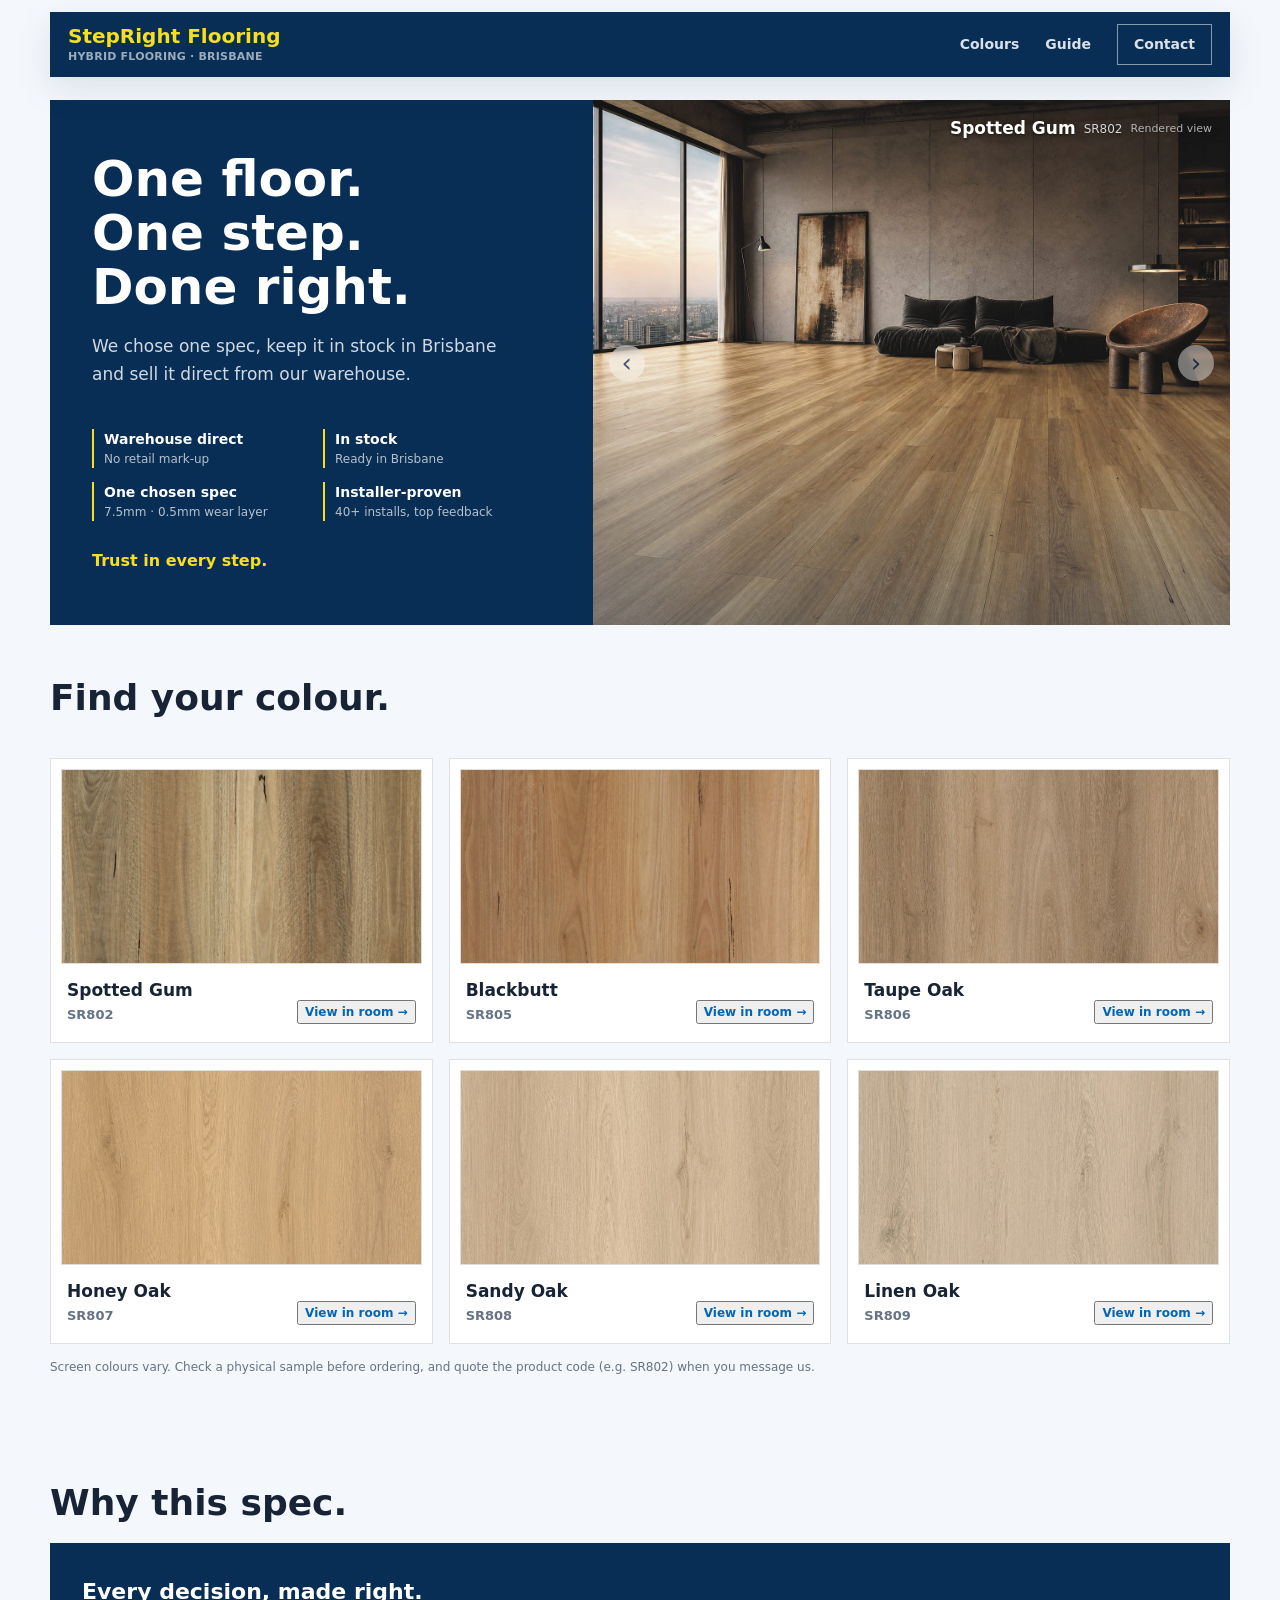
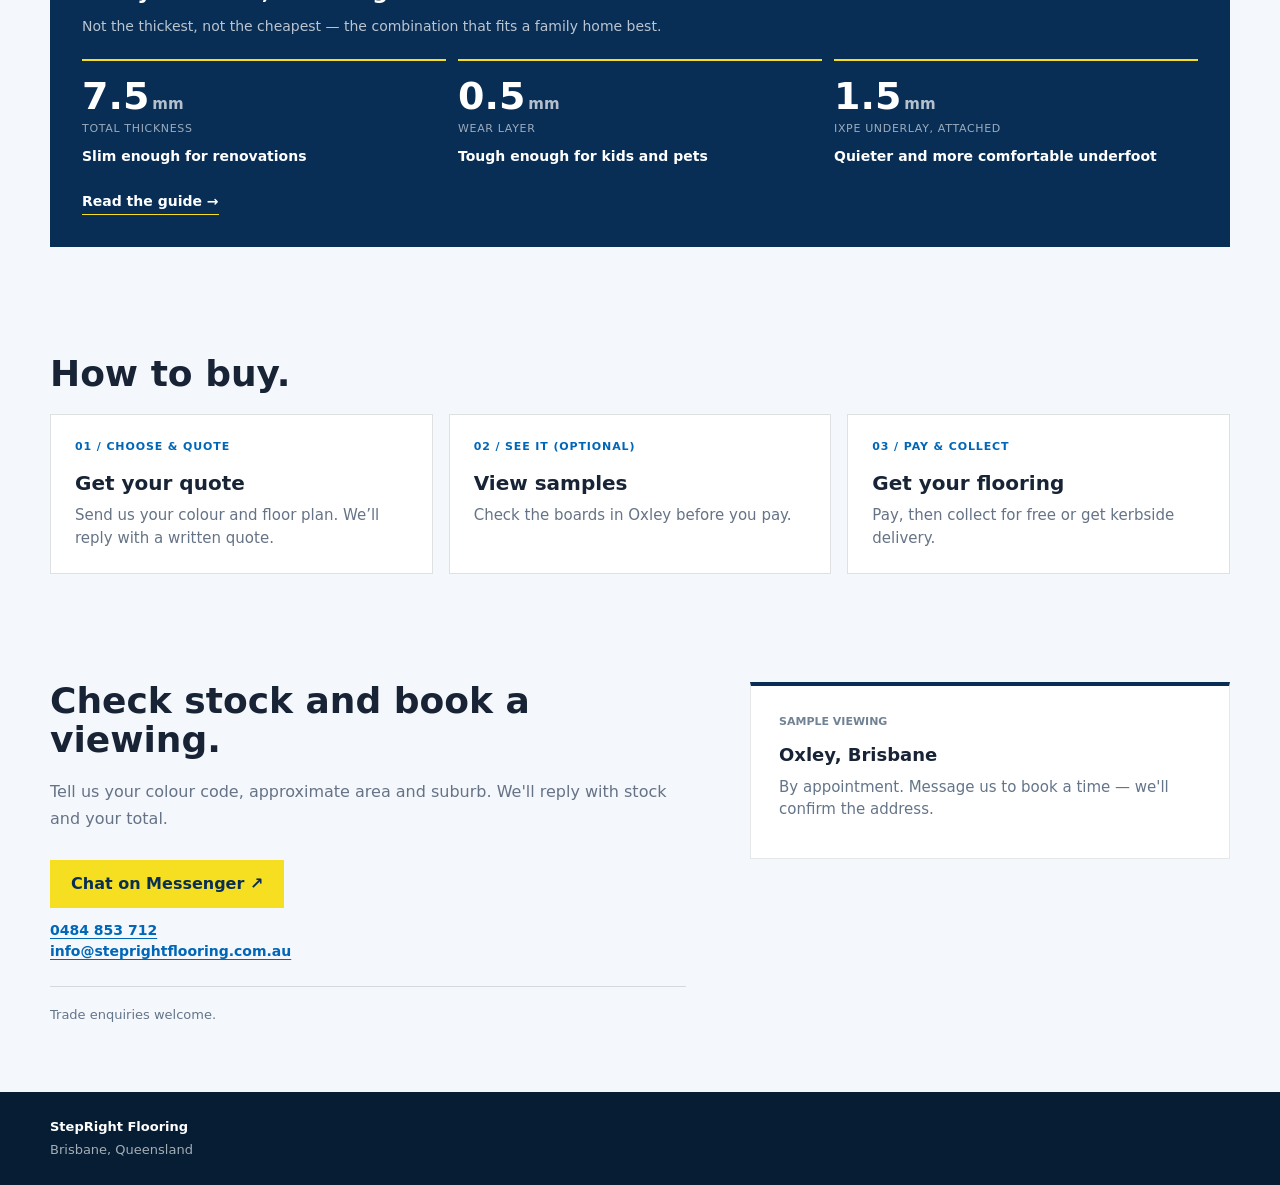
==== commit 30948fa0: "Refine flooring collection copy" ====
--- a/index.html
+++ b/index.html
@@ -264,7 +264,7 @@
           <div class="step">
             <div class="step-label">03 / PAY &amp; COLLECT</div>
             <h3>Get your flooring</h3>
-            <p>Pay, then collect free or get kerbside delivery within 30 km.</p>
+            <p>Pay, then collect for free or get kerbside delivery.</p>
           </div>
         </div>
       </section>
